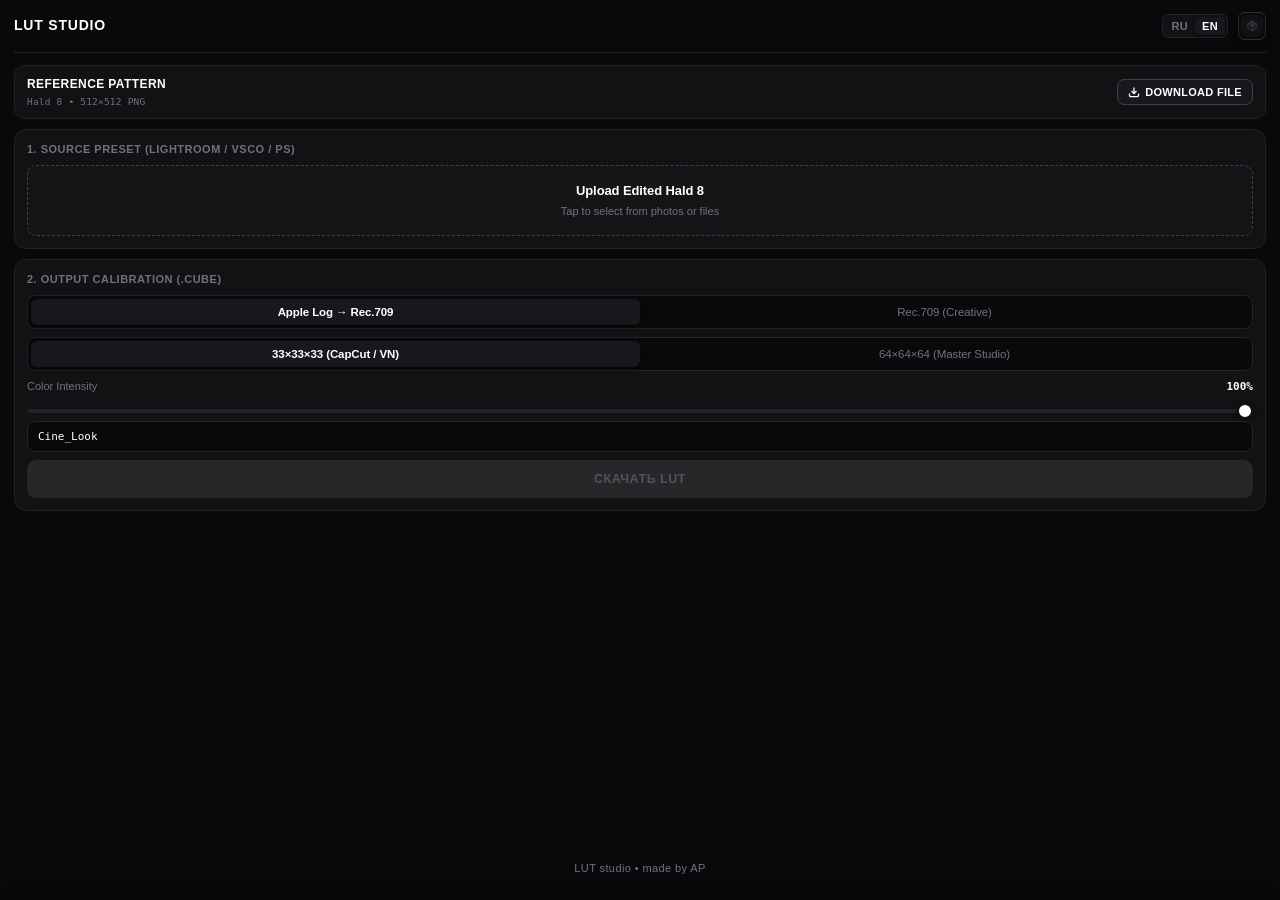
==== app/index.html @ 06d660e5 "Update action button text to 'Скачать LUT' / 'Download LUT'" ====
<!DOCTYPE html>
<html lang="ru">
<head>
  <meta charset="UTF-8">
  <meta name="viewport" content="width=device-width, initial-scale=1.0, maximum-scale=1.0, user-scalable=no, viewport-fit=cover">
  <meta http-equiv="Content-Security-Policy" content="default-src 'self'; script-src 'self' 'unsafe-inline' https://telegram.org; style-src 'self' 'unsafe-inline' https://fonts.googleapis.com; font-src 'self' https://fonts.gstatic.com data:; img-src 'self' data: blob:; connect-src 'self' https://api.telegram.org; object-src 'none'; base-uri 'self';">
  <meta name="referrer" content="no-referrer">
  <title>LUT Studio — 3D LUT Lab</title>

  <!-- Google Fonts: Inter Tight & JetBrains Mono (SIL OFL) -->
  <link rel="preconnect" href="https://fonts.googleapis.com">
  <link rel="preconnect" href="https://fonts.gstatic.com" crossorigin>
  <link href="https://fonts.googleapis.com/css2?family=Inter+Tight:wght@400;500;600;700&family=JetBrains+Mono:wght@400;500;600&display=swap" rel="stylesheet">

  <!-- Telegram WebApp SDK -->
  <script src="https://telegram.org/js/telegram-web-app.js"></script>
  <style>
    :root {
      --bg: #09090b;
      --surface: #121215;
      --surface-elevated: #18181c;
      --border: #222227;
      --border-focus: #3f3f46;
      --text: #f4f4f5;
      --text-muted: #71717a;
      --accent: #f59e0b;
      --accent-glow: rgba(245, 158, 11, 0.12);
      --signal-green: #10b981;
      --sans: "Inter Tight", -apple-system, BlinkMacSystemFont, "SF Pro Display", sans-serif;
      --mono: "JetBrains Mono", ui-monospace, SFMono-Regular, Menlo, monospace;
    }

    * {
      box-sizing: border-box;
      margin: 0;
      padding: 0;
      -webkit-tap-highlight-color: transparent;
    }

    body {
      background-color: var(--bg);
      color: var(--text);
      font-family: var(--sans);
      font-size: 13px;
      line-height: 1.4;
      padding: 12px 14px 24px 14px;
      min-height: 100vh;
      display: flex;
      flex-direction: column;
      -webkit-font-smoothing: antialiased;
    }

    /* TOP BAR: Clean Broadcast Style with App Logo on Right */
    .top-bar {
      display: flex;
      justify-content: space-between;
      align-items: center;
      padding-bottom: 12px;
      border-bottom: 1px solid var(--border);
      margin-bottom: 12px;
    }

    .brand {
      display: flex;
      align-items: center;
      gap: 8px;
    }

    .brand-mark {
      width: 12px;
      height: 12px;
      background: var(--accent);
      border-radius: 2px;
      display: inline-block;
    }

    .brand-name {
      font-family: var(--sans);
      font-weight: 700;
      font-size: 14px;
      letter-spacing: 0.8px;
      text-transform: uppercase;
      color: #ffffff;
    }

    .top-right {
      display: flex;
      align-items: center;
      gap: 10px;
    }

    /* LANGUAGE SWITCHER */
    .lang-switch {
      display: flex;
      background: var(--surface);
      border: 1px solid var(--border);
      border-radius: 6px;
      padding: 2px;
    }

    .lang-btn {
      background: transparent;
      border: none;
      color: var(--text-muted);
      font-family: var(--sans);
      font-size: 11px;
      font-weight: 600;
      letter-spacing: 0.3px;
      padding: 3px 7px;
      border-radius: 4px;
      cursor: pointer;
      transition: all 0.15s ease;
    }

    .lang-btn.active {
      background: var(--surface-elevated);
      color: #ffffff;
      box-shadow: 0 1px 3px rgba(0,0,0,0.5);
    }

    /* APP LOGO IN RIGHT CORNER */
    .app-logo {
      width: 28px;
      height: 28px;
      border-radius: 7px;
      border: 1px solid rgba(255, 255, 255, 0.15);
      object-fit: cover;
      display: block;
      box-shadow: 0 2px 8px rgba(0,0,0,0.4);
    }

    /* DOWNLOAD REFERENCE BAR */
    .ref-bar {
      background: var(--surface);
      border: 1px solid var(--border);
      border-radius: 10px;
      padding: 10px 12px;
      display: flex;
      justify-content: space-between;
      align-items: center;
      margin-bottom: 10px;
    }

    .ref-info {
      display: flex;
      flex-direction: column;
      gap: 2px;
    }

    .ref-title {
      font-family: var(--sans);
      font-size: 12px;
      font-weight: 600;
      color: #ffffff;
      text-transform: uppercase;
      letter-spacing: 0.4px;
    }

    .ref-sub {
      font-family: var(--mono);
      font-size: 9.5px;
      color: var(--text-muted);
      letter-spacing: 0.2px;
    }

    .btn-download-ref {
      background: var(--surface-elevated);
      color: #ffffff;
      border: 1px solid var(--border-focus);
      border-radius: 7px;
      padding: 6px 10px;
      font-family: var(--sans);
      font-size: 11px;
      font-weight: 600;
      letter-spacing: 0.3px;
      text-transform: uppercase;
      cursor: pointer;
      display: flex;
      align-items: center;
      gap: 5px;
      transition: all 0.15s ease;
    }

    .btn-download-ref:active {
      background: var(--accent-glow);
      border-color: var(--accent);
      color: var(--accent);
    }

    /* PANELS */
    .panel {
      background: var(--surface);
      border: 1px solid var(--border);
      border-radius: 12px;
      padding: 12px;
      margin-bottom: 10px;
    }

    .panel-label {
      font-family: var(--sans);
      font-size: 11px;
      font-weight: 600;
      color: var(--text-muted);
      text-transform: uppercase;
      letter-spacing: 0.5px;
      margin-bottom: 8px;
      display: block;
    }

    /* DROP BOX */
    .drop-box {
      border: 1.5px dashed var(--border-focus);
      background: rgba(255, 255, 255, 0.015);
      border-radius: 9px;
      padding: 16px 10px;
      text-align: center;
      cursor: pointer;
      transition: all 0.2s ease;
    }

    .drop-box:hover, .drop-box.active {
      border-color: var(--accent);
      background: var(--accent-glow);
    }

    .drop-box.loaded {
      border: 1px solid rgba(16, 185, 129, 0.4);
      background: rgba(16, 185, 129, 0.06);
    }

    .drop-text {
      font-size: 13px;
      font-weight: 600;
      color: #ffffff;
      margin-bottom: 3px;
      letter-spacing: -0.1px;
    }

    .drop-sub {
      font-size: 11px;
      font-family: var(--sans);
      color: var(--text-muted);
    }

    /* SEGMENTED SWITCHES */
    .segmented {
      display: flex;
      background: var(--bg);
      padding: 3px;
      border-radius: 8px;
      border: 1px solid var(--border);
      margin-bottom: 8px;
    }

    .segment-btn {
      flex: 1;
      background: transparent;
      border: none;
      color: var(--text-muted);
      padding: 7px 4px;
      font-family: var(--sans);
      font-size: 11.5px;
      font-weight: 500;
      letter-spacing: -0.1px;
      border-radius: 6px;
      cursor: pointer;
      transition: all 0.15s ease;
      text-align: center;
    }

    .segment-btn.active {
      background: var(--surface-elevated);
      color: #ffffff;
      font-weight: 600;
      box-shadow: 0 1px 4px rgba(0,0,0,0.4);
    }

    /* SLIDER CONTROL */
    .slider-row {
      display: flex;
      justify-content: space-between;
      font-family: var(--sans);
      font-size: 11px;
      font-weight: 500;
      color: var(--text-muted);
      margin-bottom: 5px;
    }

    .slider-row span.val {
      font-family: var(--mono);
      font-size: 11px;
      color: #ffffff;
      font-weight: 600;
    }

    input[type="range"] {
      width: 100%;
      height: 4px;
      background: var(--border);
      border-radius: 2px;
      outline: none;
      -webkit-appearance: none;
      margin-bottom: 8px;
    }

    input[type="range"]::-webkit-slider-thumb {
      -webkit-appearance: none;
      width: 16px;
      height: 16px;
      border-radius: 50%;
      background: #ffffff;
      border: 2px solid var(--surface);
      box-shadow: 0 1px 4px rgba(0,0,0,0.6);
      cursor: pointer;
    }

    /* TEXT INPUT */
    input[type="text"] {
      width: 100%;
      background: var(--bg);
      border: 1px solid var(--border);
      border-radius: 8px;
      color: #ffffff;
      font-family: var(--mono);
      font-size: 11px;
      padding: 8px 10px;
      outline: none;
      margin-bottom: 8px;
    }

    input[type="text"]:focus {
      border-color: var(--accent);
    }

    /* BAKE BUTTON */
    .btn-solid {
      width: 100%;
      background: #ffffff;
      color: #000000;
      border: none;
      border-radius: 9px;
      padding: 12px;
      font-size: 12.5px;
      font-weight: 700;
      letter-spacing: 0.5px;
      text-transform: uppercase;
      font-family: var(--sans);
      cursor: pointer;
      display: flex;
      align-items: center;
      justify-content: center;
      gap: 6px;
      transition: all 0.15s ease;
    }

    .btn-solid:active {
      opacity: 0.85;
      transform: scale(0.99);
    }

    .btn-solid:disabled {
      background: #27272a;
      color: #52525b;
      cursor: not-allowed;
      transform: none;
    }

    /* COMPACT CINE FOOTNOTE */
    .footnote {
      text-align: center;
      font-family: var(--sans);
      font-size: 11px;
      color: #71717a;
      letter-spacing: 0.4px;
      margin-top: auto;
      padding-top: 10px;
    }

    /* NOTIFICATION TOAST */
    .toast {
      position: fixed;
      bottom: 16px;
      left: 16px;
      right: 16px;
      background: #18181b;
      border: 1px solid var(--border-focus);
      border-radius: 8px;
      padding: 10px 14px;
      color: #ffffff;
      font-family: var(--sans);
      font-size: 12px;
      font-weight: 500;
      display: flex;
      align-items: center;
      gap: 8px;
      box-shadow: 0 10px 30px rgba(0,0,0,0.6);
      transform: translateY(150%);
      transition: transform 0.25s cubic-bezier(0.16, 1, 0.3, 1);
      z-index: 999;
    }

    .toast.show {
      transform: translateY(0);
    }

    .hidden {
      display: none !important;
    }
  </style>
</head>
<body>

  <!-- 1. TOP BROADCAST BAR WITH LOGO ON RIGHT -->
  <header class="top-bar">
    <div class="brand">
      <span class="brand-name">LUT Studio</span>
    </div>
    <div class="top-right">
      <!-- RU / EN SWITCHER -->
      <div class="lang-switch">
        <button class="lang-btn active" id="btnLangRu">RU</button>
        <button class="lang-btn" id="btnLangEn">EN</button>
      </div>
      <!-- OFFICIAL APP LOGO -->
      <img src="icon.png" alt="LUT Studio Logo" class="app-logo">
    </div>
  </header>

  <!-- 2. DOWNLOAD REFERENCE BAR (REPLACES BULKY MATRIX PHOTO) -->
  <section class="ref-bar">
    <div class="ref-info">
      <span class="ref-title" id="tRefTitle">Эталонный паттерн</span>
      <span class="ref-sub" id="tRefSub">Hald 8 • 512×512 PNG</span>
    </div>
    <button class="btn-download-ref" id="btnGetNeutral">
      <svg width="12" height="12" viewBox="0 0 24 24" fill="none" stroke="currentColor" stroke-width="2.5"><path d="M21 15v4a2 2 0 0 1-2 2H5a2 2 0 0 1-2-2v-4"></path><polyline points="7 10 12 15 17 10"></polyline><line x1="12" y1="15" x2="12" y2="3"></line></svg>
      <span id="tBtnDownloadNeutral">Скачать файл</span>
    </button>
  </section>

  <!-- 3. INPUT SELECTION -->
  <section class="panel">
    <span class="panel-label" id="tSection1">1. Исходный пресет (Lightroom / VSCO / PS)</span>
    <input type="file" id="fileInput" accept="image/png,image/jpeg,image/jpg,image/webp,image/tiff" style="display:none;">
    
    <div class="drop-box" id="dropBox">
      <div class="drop-text" id="dropTitle">Загрузить обработанный Hald 8</div>
      <div class="drop-sub" id="dropSub">Нажмите для выбора из фото или файлов</div>
    </div>
  </section>

  <!-- 4. CALIBRATION & EXPORT -->
  <section class="panel">
    <span class="panel-label" id="tSection2">2. Калибровка вывода .CUBE</span>

    <!-- Pipeline Mode -->
    <div class="segmented" id="segPipeline">
      <button class="segment-btn active" data-val="apple_log" id="tPipeLog">Apple Log &rarr; Rec.709</button>
      <button class="segment-btn" data-val="creative_only" id="tPipeCreative">Rec.709 (Creative)</button>
    </div>

    <!-- LUT Resolution -->
    <div class="segmented" id="segSize">
      <button class="segment-btn active" data-val="33" id="tSize33">33×33×33 (CapCut / VN)</button>
      <button class="segment-btn" data-val="64" id="tSize64">64×64×64 (Master Studio)</button>
    </div>

    <!-- Intensity Slider -->
    <div class="slider-row">
      <span id="tLabelIntensity">Интенсивность цвета</span>
      <span class="val" id="valStrength">100%</span>
    </div>
    <input type="range" id="rangeStrength" min="0" max="100" value="100">

    <!-- Output Name -->
    <input type="text" id="txtName" placeholder="Имя файла (напр. Cine_Warm)" value="Cine_Look">

    <!-- Export Trigger -->
    <button class="btn-solid" id="btnBake" disabled>
      <span id="tBtnBake">Скачать LUT</span>
    </button>
  </section>

  <footer class="footnote">
    LUT studio • made by AP
  </footer>

  <!-- TOAST NOTIFICATION -->
  <div class="toast" id="toast">
    <span id="toastIcon">●</span>
    <span id="toastText">Готово</span>
  </div>

  <canvas id="workCanvas" width="512" height="512" class="hidden"></canvas>

  <script>
    // --- I18N DICTIONARY ---
    const i18n = {
      ru: {
        refTitle: "Эталонный паттерн",
        refSub: "Hald 8 • 512×512 PNG",
        btnDownloadNeutral: "Скачать файл",
        section1: "1. Исходный пресет (Lightroom / VSCO / PS)",
        dropTitle: "Загрузить обработанный Hald 8",
        dropSub: "Нажмите для выбора из фото или файлов",
        dropLoadedSub: "64³ спектр считан • Нажмите для замены",
        section2: "2. Калибровка вывода .CUBE",
        pipeCreative: "Rec.709 (Creative)",
        pipeLog: "Apple Log → Rec.709",
        size33: "33×33×33 (CapCut / VN)",
        size64: "64×64×64 (Master Studio)",
        intensity: "Интенсивность цвета",
        namePlaceholder: "Имя файла (напр. Cine_Warm)",
        btnBake: "Скачать LUT",
        btnBaking: "ГЕНЕРАЦИЯ LUT...",
        toastNeutralSaved: "✓ neutral_hald8.png сохранен",
        toastBadImage: "⚠ Требуется изображение (PNG/JPEG)",
        toastTooLarge: "⚠ Файл слишком большой (макс. 25MB)",
        toastMatrixParsed: "✓ Цветовая матрица зафиксирована",
        toastExported: "✓ {title}.cube экспортирован",
        toastError: "⚠ Ошибка генерации"
      },
      en: {
        refTitle: "Reference Pattern",
        refSub: "Hald 8 • 512×512 PNG",
        btnDownloadNeutral: "Download File",
        section1: "1. Source Preset (Lightroom / VSCO / PS)",
        dropTitle: "Upload Edited Hald 8",
        dropSub: "Tap to select from photos or files",
        dropLoadedSub: "64³ spectrum parsed • Tap to replace",
        section2: "2. Output Calibration (.CUBE)",
        pipeCreative: "Rec.709 (Creative)",
        pipeLog: "Apple Log → Rec.709",
        size33: "33×33×33 (CapCut / VN)",
        size64: "64×64×64 (Master Studio)",
        intensity: "Color Intensity",
        namePlaceholder: "File title (e.g. Cine_Warm)",
        btnBake: "Download LUT",
        btnBaking: "GENERATING LUT...",
        toastNeutralSaved: "✓ neutral_hald8.png saved",
        toastBadImage: "⚠ Image file required (PNG/JPEG)",
        toastTooLarge: "⚠ File too large (max 25MB)",
        toastMatrixParsed: "✓ Color matrix locked in",
        toastExported: "✓ {title}.cube exported",
        toastError: "⚠ Generation error"
      }
    };

    let currentLang = 'ru';

    // Telegram WebApp Setup
    const tg = window.Telegram?.WebApp;
    if (tg) {
      tg.ready();
      tg.expand();
      if (tg.setHeaderColor) tg.setHeaderColor('#09090b');
      if (tg.setBackgroundColor) tg.setBackgroundColor('#09090b');

      const userLang = tg.initDataUnsafe?.user?.language_code;
      if (userLang && !userLang.toLowerCase().startsWith('ru')) {
        currentLang = 'en';
      }
    } else {
      if (navigator.language && !navigator.language.toLowerCase().startsWith('ru')) {
        currentLang = 'en';
      }
    }

    const savedLang = localStorage.getItem('log_studio_lang');
    if (savedLang === 'ru' || savedLang === 'en') {
      currentLang = savedLang;
    }

    function haptic(type) {
      if (tg?.HapticFeedback) {
        if (type === 'success') tg.HapticFeedback.notificationOccurred('success');
        else if (type === 'impact') tg.HapticFeedback.impactOccurred('medium');
      }
    }

    function applyLanguage(lang) {
      currentLang = lang;
      localStorage.setItem('log_studio_lang', lang);
      const t = i18n[lang];

      document.getElementById('tRefTitle').textContent = t.refTitle;
      document.getElementById('tRefSub').textContent = t.refSub;
      document.getElementById('tBtnDownloadNeutral').textContent = t.btnDownloadNeutral;

      document.getElementById('tSection1').textContent = t.section1;
      if (!activeLutPixels) {
        document.getElementById('dropTitle').textContent = t.dropTitle;
        document.getElementById('dropSub').textContent = t.dropSub;
      } else {
        document.getElementById('dropSub').textContent = t.dropLoadedSub;
      }

      document.getElementById('tSection2').textContent = t.section2;
      document.getElementById('tPipeCreative').textContent = t.pipeCreative;
      document.getElementById('tPipeLog').textContent = t.pipeLog;
      document.getElementById('tSize33').textContent = t.size33;
      document.getElementById('tSize64').textContent = t.size64;
      document.getElementById('tLabelIntensity').textContent = t.intensity;
      document.getElementById('txtName').placeholder = t.namePlaceholder;
      if (!btnBake.disabled) {
        document.getElementById('tBtnBake').textContent = t.btnBake;
      }

      document.getElementById('btnLangRu').classList.toggle('active', lang === 'ru');
      document.getElementById('btnLangEn').classList.toggle('active', lang === 'en');
    }

    document.getElementById('btnLangRu').addEventListener('click', () => {
      haptic('impact');
      applyLanguage('ru');
    });

    document.getElementById('btnLangEn').addEventListener('click', () => {
      haptic('impact');
      applyLanguage('en');
    });

    // Reference Hald Generator (offscreen)
    const LEVEL = 8;
    const CUBE_SIZE = LEVEL * LEVEL; // 64
    const DIM = LEVEL * CUBE_SIZE;   // 512

    function createNeutralHaldData() {
      const c = document.createElement('canvas');
      c.width = DIM;
      c.height = DIM;
      const ctx = c.getContext('2d');
      const imgData = ctx.createImageData(DIM, DIM);
      const d = imgData.data;

      for (let b = 0; b < CUBE_SIZE; b++) {
        const y_base = b * LEVEL;
        const b_val = Math.round(b * 255.0 / (CUBE_SIZE - 1.0));

        for (let g = 0; g < CUBE_SIZE; g++) {
          const g_val = Math.round(g * 255.0 / (CUBE_SIZE - 1.0));

          for (let r = 0; r < CUBE_SIZE; r++) {
            const r_val = Math.round(r * 255.0 / (CUBE_SIZE - 1.0));

            const i = g * CUBE_SIZE + r;
            const sub_y = Math.floor(i / DIM);
            const sub_x = i % DIM;

            const off = ((y_base + sub_y) * DIM + sub_x) * 4;
            d[off] = r_val;
            d[off + 1] = g_val;
            d[off + 2] = b_val;
            d[off + 3] = 255;
          }
        }
      }
      ctx.putImageData(imgData, 0, 0);
      return c.toDataURL('image/png');
    }

    // Download Reference File
    document.getElementById('btnGetNeutral').addEventListener('click', () => {
      haptic('impact');
      const a = document.createElement('a');
      a.download = 'neutral_hald8.png';
      a.href = createNeutralHaldData();
      a.click();
      showToast(i18n[currentLang].toastNeutralSaved);
    });

    // File Drop & Load
    const dropBox = document.getElementById('dropBox');
    const fileInput = document.getElementById('fileInput');
    const dropTitle = document.getElementById('dropTitle');
    const dropSub = document.getElementById('dropSub');
    const btnBake = document.getElementById('btnBake');
    const txtName = document.getElementById('txtName');
    const workCanvas = document.getElementById('workCanvas');
    const workCtx = workCanvas.getContext('2d', { willReadFrequently: true });

    let activeLutPixels = null;

    dropBox.addEventListener('click', () => fileInput.click());

    ['dragenter', 'dragover'].forEach(eName => {
      dropBox.addEventListener(eName, (e) => {
        e.preventDefault();
        dropBox.classList.add('active');
      });
    });

    ['dragleave', 'drop'].forEach(eName => {
      dropBox.addEventListener(eName, (e) => {
        e.preventDefault();
        dropBox.classList.remove('active');
      });
    });

    dropBox.addEventListener('drop', (e) => {
      if (e.dataTransfer.files.length) handleFile(e.dataTransfer.files[0]);
    });

    fileInput.addEventListener('change', (e) => {
      if (e.target.files.length) handleFile(e.target.files[0]);
    });

    function handleFile(file) {
      if (!file.type.startsWith('image/')) {
        showToast(i18n[currentLang].toastBadImage);
        return;
      }
      if (file.size > 25 * 1024 * 1024) {
        showToast(i18n[currentLang].toastTooLarge);
        return;
      }

      const reader = new FileReader();
      reader.onload = (e) => {
        const img = new Image();
        img.onload = () => {
          workCtx.drawImage(img, 0, 0, DIM, DIM);
          const imgData = workCtx.getImageData(0, 0, DIM, DIM);
          activeLutPixels = imgData.data;

          dropTitle.textContent = file.name;
          dropSub.textContent = i18n[currentLang].dropLoadedSub;
          dropBox.classList.add('loaded');

          const cleanStem = file.name.replace(/\.[^/.]+$/, "").replace("neutral_hald8", "Grade").replace("hald_", "");
          txtName.value = cleanStem || "Grade_Look";

          btnBake.disabled = false;
          haptic('success');
          showToast(i18n[currentLang].toastMatrixParsed);
        };
        img.src = e.target.result;
      };
      reader.readAsDataURL(file);
    }

    // Segmented Switches
    let selectedPipeline = 'apple_log';
    let selectedSize = 33;

    function setupSegmented(containerId, onChange) {
      const container = document.getElementById(containerId);
      const btns = container.querySelectorAll('.segment-btn');
      btns.forEach(b => {
        b.addEventListener('click', () => {
          btns.forEach(x => x.classList.remove('active'));
          b.classList.add('active');
          haptic('impact');
          onChange(b.getAttribute('data-val'));
        });
      });
    }

    setupSegmented('segPipeline', (v) => { selectedPipeline = v; });
    setupSegmented('segSize', (v) => { selectedSize = parseInt(v, 10); });

    // Slider
    const rangeStrength = document.getElementById('rangeStrength');
    const valStrength = document.getElementById('valStrength');
    rangeStrength.addEventListener('input', (e) => {
      valStrength.textContent = `${e.target.value}%`;
    });

    // Apple Log Mathematics
    const R_0 = -0.05641088;
    const R_t = 0.01000000;
    const SIGMA = 47.28711236;
    const BETA = 0.00964052;
    const GAMMA = 0.08550479;
    const DELTA = 0.69336945;
    const P_T = SIGMA * Math.pow(R_t - R_0, 2);

    const M_CALIB = [
      [ 1.36327005, -0.3232026, -0.04006745 ],
      [ -0.06850277, 1.07309495, -0.00459217 ],
      [ -0.00998294, -0.0553184, 1.06530133 ]
    ];

    const P_NODES = [0.0, 0.15, 0.22, 0.28, 0.35, 0.42, 0.48827, 0.55, 0.62, 0.70, 0.78, 0.86, 0.93, 1.0];
    const Y_NODES = [0.010, 0.015, 0.032, 0.070, 0.145, 0.255, 0.395, 0.510, 0.630, 0.735, 0.825, 0.895, 0.945, 0.985];

    function interpSpline(val) {
      if (val <= P_NODES[0]) return Y_NODES[0];
      if (val >= P_NODES[P_NODES.length - 1]) return Y_NODES[Y_NODES.length - 1];
      for (let i = 0; i < P_NODES.length - 1; i++) {
        if (val >= P_NODES[i] && val <= P_NODES[i + 1]) {
          const t = (val - P_NODES[i]) / (P_NODES[i + 1] - P_NODES[i]);
          return Y_NODES[i] + t * (Y_NODES[i + 1] - Y_NODES[i]);
        }
      }
      return val;
    }

    function appleLogNorm(r_in, g_in, b_in) {
      function decode(p) {
        if (p >= P_T) return Math.pow(2.0, (p - DELTA) / GAMMA) - BETA;
        if (p >= 0.0) return Math.sqrt(Math.max(0.0, p / SIGMA)) + R_0;
        return R_0;
      }
      const lr = decode(r_in), lg = decode(g_in), lb = decode(b_in);
      const r709 = M_CALIB[0][0]*lr + M_CALIB[0][1]*lg + M_CALIB[0][2]*lb;
      const g709 = M_CALIB[1][0]*lr + M_CALIB[1][1]*lg + M_CALIB[1][2]*lb;
      const b709 = M_CALIB[2][0]*lr + M_CALIB[2][1]*lg + M_CALIB[2][2]*lb;

      const y_lin = 0.2126 * lr + 0.7152 * lg + 0.0722 * lb;
      const y_disp = 0.2126 * interpSpline(r_in) + 0.7152 * interpSpline(g_in) + 0.0722 * interpSpline(b_in);
      const scale = y_disp / Math.max(1e-5, y_lin);

      return [
        Math.min(1.0, Math.max(0.0, r709 * scale)),
        Math.min(1.0, Math.max(0.0, g709 * scale)),
        Math.min(1.0, Math.max(0.0, b709 * scale))
      ];
    }

    // Trilinear Interpolation
    function sampleHald(r_norm, g_norm, b_norm, haldData) {
      const cr = Math.min(63.0, Math.max(0.0, r_norm * 63.0));
      const cg = Math.min(63.0, Math.max(0.0, g_norm * 63.0));
      const cb = Math.min(63.0, Math.max(0.0, b_norm * 63.0));

      const r0 = Math.floor(cr), r1 = Math.min(63, r0 + 1);
      const g0 = Math.floor(cg), g1 = Math.min(63, g0 + 1);
      const b0 = Math.floor(cb), b1 = Math.min(63, b0 + 1);

      const dr = cr - r0, dg = cg - g0, db = cb - b0;

      function px(r, g, b) {
        const i = g * 64 + r;
        const off = ((b * 8 + Math.floor(i / 512)) * 512 + (i % 512)) * 4;
        return [haldData[off]/255.0, haldData[off+1]/255.0, haldData[off+2]/255.0];
      }

      const c000 = px(r0, g0, b0), c100 = px(r1, g0, b0);
      const c010 = px(r0, g1, b0), c110 = px(r1, g1, b0);
      const c001 = px(r0, g0, b1), c101 = px(r1, g0, b1);
      const c011 = px(r0, g1, b1), c111 = px(r1, g1, b1);

      const out = [0, 0, 0];
      for (let ch = 0; ch < 3; ch++) {
        const c00 = c000[ch]*(1-dr) + c100[ch]*dr;
        const c10 = c010[ch]*(1-dr) + c110[ch]*dr;
        const c01 = c001[ch]*(1-dr) + c101[ch]*dr;
        const c11 = c011[ch]*(1-dr) + c111[ch]*dr;

        const c0 = c00*(1-dg) + c10*dg;
        const c1 = c01*(1-dg) + c11*dg;

        out[ch] = Math.min(1.0, Math.max(0.0, c0*(1-db) + c1*db));
      }
      return out;
    }

    // Export .CUBE
    btnBake.addEventListener('click', () => {
      if (!activeLutPixels) return;

      btnBake.disabled = true;
      document.getElementById('tBtnBake').textContent = i18n[currentLang].btnBaking;
      haptic('impact');

      setTimeout(() => {
        try {
          const N = selectedSize;
          const strength = parseFloat(rangeStrength.value) / 100.0;
          const rawTitle = txtName.value.trim() || 'LOG_LUT';
          const title = rawTitle.replace(/[\r\n"<>\\/]/g, '_').slice(0, 64);

          let cube = `# Created by LUT Studio 3D LUT Lab\n`;
          cube += `# Architecture: Adobe Cube v1.0\n`;
          cube += `TITLE "${title}"\n`;
          cube += `LUT_3D_SIZE ${N}\n`;
          cube += `DOMAIN_MIN 0.0 0.0 0.0\n`;
          cube += `DOMAIN_MAX 1.0 1.0 1.0\n\n`;

          const rows = [];
          for (let b = 0; b < N; b++) {
            const b_in = b / (N - 1.0);
            for (let g = 0; g < N; g++) {
              const g_in = g / (N - 1.0);
              for (let r = 0; r < N; r++) {
                const r_in = r / (N - 1.0);

                let lr = r_in, lg = g_in, lb = b_in;
                if (selectedPipeline === 'apple_log') {
                  const norm = appleLogNorm(r_in, g_in, b_in);
                  lr = norm[0]; lg = norm[1]; lb = norm[2];
                }

                const s = sampleHald(lr, lg, lb, activeLutPixels);
                let or = s[0], og = s[1], ob = s[2];

                if (strength < 1.0) {
                  const br = (selectedPipeline === 'apple_log') ? lr : r_in;
                  const bg = (selectedPipeline === 'apple_log') ? lg : g_in;
                  const bb = (selectedPipeline === 'apple_log') ? lb : b_in;
                  or = (1.0 - strength) * br + strength * or;
                  og = (1.0 - strength) * bg + strength * og;
                  ob = (1.0 - strength) * bb + strength * ob;
                }

                rows.push(`${or.toFixed(6)} ${og.toFixed(6)} ${ob.toFixed(6)}`);
              }
            }
          }

          cube += rows.join('\n') + '\n';

          const blob = new Blob([cube], { type: 'text/plain;charset=utf-8' });
          const url = URL.createObjectURL(blob);
          const a = document.createElement('a');
          a.href = url;
          a.download = `${title}.cube`;
          document.body.appendChild(a);
          a.click();
          document.body.removeChild(a);
          setTimeout(() => URL.revokeObjectURL(url), 2000);

          haptic('success');
          showToast(i18n[currentLang].toastExported.replace('{title}', title));
        } catch (err) {
          console.error(err);
          showToast(i18n[currentLang].toastError);
        } finally {
          btnBake.disabled = false;
          document.getElementById('tBtnBake').textContent = i18n[currentLang].btnBake;
        }
      }, 40);
    });

    function showToast(msg) {
      const t = document.getElementById('toast');
      document.getElementById('toastText').textContent = msg;
      t.classList.add('show');
      setTimeout(() => t.classList.remove('show'), 3000);
    }

    // Initialize Language
    applyLanguage(currentLang);
  </script>
</body>
</html>
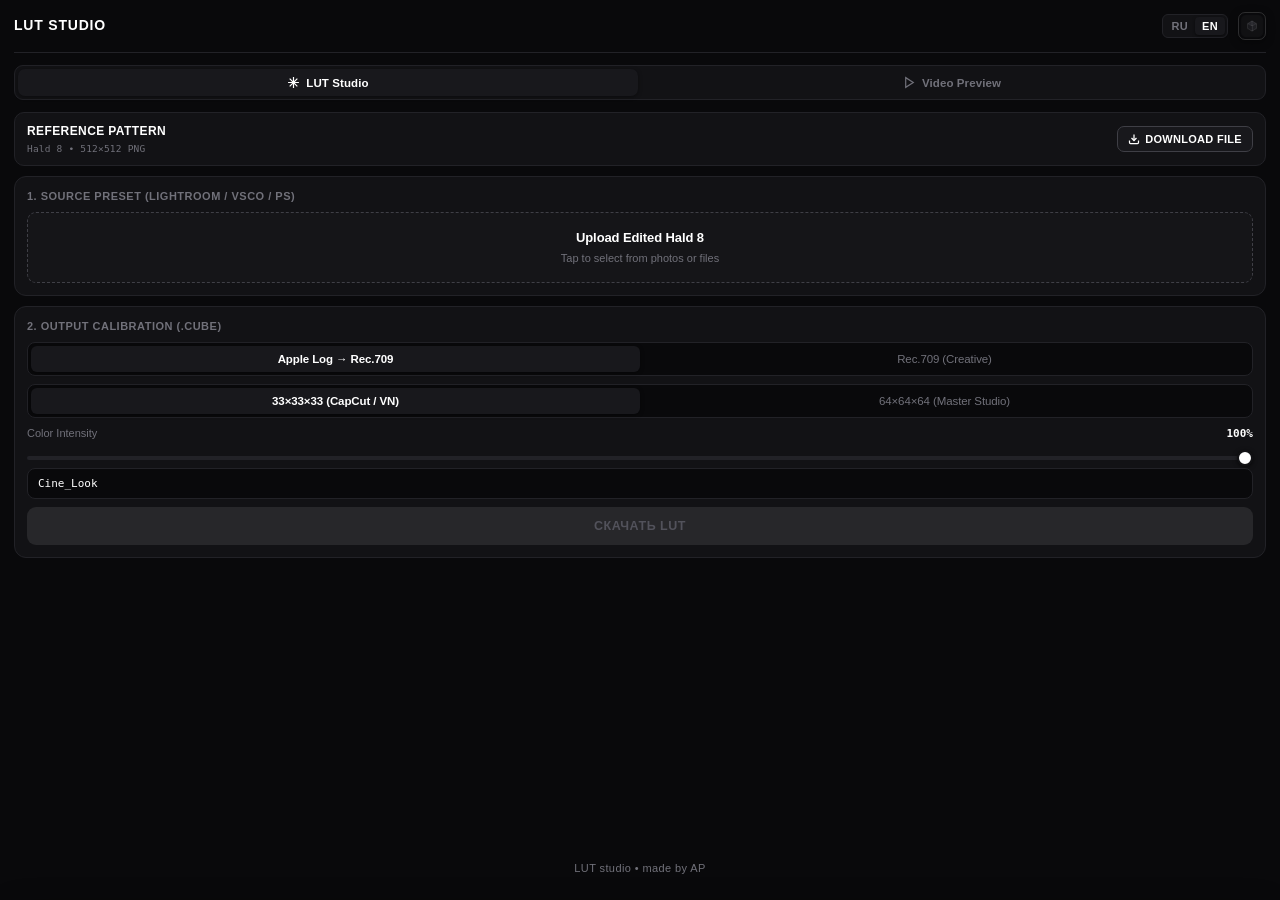
==== commit 3847b0e6: "Add separate Video Preview tab with real-time before/after splitter and local zero-upload playback" ====
--- a/app/index.html
+++ b/app/index.html
@@ -365,6 +365,235 @@
       transform: none;
     }
 
+    /* TOP NAVIGATION TABS */
+    .nav-tabs {
+      display: flex;
+      background: var(--surface);
+      border: 1px solid var(--border);
+      border-radius: 9px;
+      padding: 3px;
+      margin-bottom: 12px;
+      gap: 4px;
+    }
+
+    .nav-tab {
+      flex: 1;
+      display: flex;
+      align-items: center;
+      justify-content: center;
+      gap: 6px;
+      background: transparent;
+      border: none;
+      color: var(--text-muted);
+      font-family: var(--sans);
+      font-size: 11.5px;
+      font-weight: 600;
+      letter-spacing: 0.1px;
+      padding: 7px 10px;
+      border-radius: 7px;
+      cursor: pointer;
+      transition: all 0.15s ease;
+    }
+
+    .nav-tab.active {
+      background: var(--surface-elevated);
+      color: #ffffff;
+      box-shadow: 0 1px 4px rgba(0,0,0,0.4);
+    }
+
+    /* TAB PANES */
+    .tab-pane {
+      display: flex;
+      flex-direction: column;
+      flex: 1;
+    }
+
+    /* PREVIEW TOOLBAR */
+    .preview-toolbar {
+      display: flex;
+      justify-content: space-between;
+      align-items: center;
+      margin-bottom: 10px;
+      gap: 8px;
+    }
+
+    .source-pills {
+      display: flex;
+      background: var(--surface);
+      border: 1px solid var(--border);
+      border-radius: 7px;
+      padding: 2px;
+      gap: 3px;
+    }
+
+    .source-pill {
+      display: flex;
+      align-items: center;
+      gap: 5px;
+      background: transparent;
+      border: none;
+      color: var(--text-muted);
+      font-family: var(--sans);
+      font-size: 10.5px;
+      font-weight: 600;
+      padding: 5px 9px;
+      border-radius: 5px;
+      cursor: pointer;
+      transition: all 0.15s ease;
+    }
+
+    .source-pill.active {
+      background: var(--surface-elevated);
+      color: #ffffff;
+      box-shadow: 0 1px 3px rgba(0,0,0,0.4);
+    }
+
+    .icon-btn {
+      background: var(--surface);
+      border: 1px solid var(--border);
+      color: var(--text-muted);
+      border-radius: 7px;
+      padding: 5px 9px;
+      cursor: pointer;
+      display: flex;
+      align-items: center;
+      justify-content: center;
+      transition: all 0.15s ease;
+    }
+
+    .icon-btn:active {
+      color: #ffffff;
+      border-color: var(--border-focus);
+    }
+
+    /* VIEWPORT CARD */
+    .viewport-card {
+      position: relative;
+      width: 100%;
+      height: 350px;
+      background: #000000;
+      border: 1px solid var(--border);
+      border-radius: 12px;
+      overflow: hidden;
+      touch-action: none;
+      user-select: none;
+      -webkit-user-select: none;
+      box-shadow: 0 4px 20px rgba(0,0,0,0.5);
+    }
+
+    #viewCanvas {
+      width: 100%;
+      height: 100%;
+      object-fit: cover;
+      display: block;
+    }
+
+    /* BADGES */
+    .view-badge {
+      position: absolute;
+      top: 10px;
+      background: rgba(0, 0, 0, 0.65);
+      backdrop-filter: blur(8px);
+      -webkit-backdrop-filter: blur(8px);
+      border: 1px solid rgba(255, 255, 255, 0.12);
+      border-radius: 5px;
+      padding: 3px 7px;
+      font-family: var(--sans);
+      font-size: 9px;
+      font-weight: 600;
+      color: #f4f4f5;
+      letter-spacing: 0.5px;
+      pointer-events: none;
+      z-index: 5;
+    }
+
+    .badge-left {
+      left: 10px;
+    }
+
+    .badge-right {
+      right: 10px;
+    }
+
+    /* SPLIT DIVIDER & THUMB */
+    .split-divider {
+      position: absolute;
+      top: 0;
+      bottom: 0;
+      left: 50%;
+      width: 2px;
+      background: #ffffff;
+      box-shadow: 0 0 8px rgba(0,0,0,0.8);
+      cursor: ew-resize;
+      z-index: 10;
+      transform: translateX(-50%);
+    }
+
+    .split-thumb {
+      position: absolute;
+      top: 50%;
+      left: 50%;
+      transform: translate(-50%, -50%);
+      width: 32px;
+      height: 32px;
+      background: #ffffff;
+      border-radius: 50%;
+      box-shadow: 0 2px 10px rgba(0,0,0,0.6);
+      display: flex;
+      align-items: center;
+      justify-content: center;
+      color: #000000;
+      font-size: 11px;
+      font-weight: 700;
+      user-select: none;
+    }
+
+    /* PLAY BUTTON OVERLAY */
+    .play-toggle-btn {
+      position: absolute;
+      bottom: 12px;
+      left: 12px;
+      width: 34px;
+      height: 34px;
+      border-radius: 50%;
+      background: rgba(0, 0, 0, 0.65);
+      backdrop-filter: blur(8px);
+      -webkit-backdrop-filter: blur(8px);
+      border: 1px solid rgba(255, 255, 255, 0.15);
+      color: #ffffff;
+      display: flex;
+      align-items: center;
+      justify-content: center;
+      cursor: pointer;
+      z-index: 5;
+      transition: all 0.15s ease;
+    }
+
+    .play-toggle-btn:active {
+      transform: scale(0.92);
+      background: rgba(255, 255, 255, 0.2);
+    }
+
+    /* PREVIEW STATUS */
+    .preview-status {
+      display: flex;
+      align-items: center;
+      gap: 6px;
+      background: var(--surface);
+      border: 1px solid var(--border);
+      border-radius: 8px;
+      padding: 8px 10px;
+      margin-top: 10px;
+      font-family: var(--sans);
+      font-size: 11px;
+      color: var(--text-muted);
+    }
+
+    .status-dot {
+      color: var(--signal-green);
+      font-size: 8px;
+    }
+
     /* COMPACT CINE FOOTNOTE */
     .footnote {
       text-align: center;
@@ -426,6 +655,20 @@
     </div>
   </header>
 
+  <!-- NAVIGATION TABS -->
+  <nav class="nav-tabs">
+    <button class="nav-tab active" id="btnTabGenerator">
+      <svg width="13" height="13" viewBox="0 0 24 24" fill="none" stroke="currentColor" stroke-width="2.2"><path d="M12 2v20M2 12h20M4.93 4.93l14.14 14.14M19.07 4.93L4.93 19.07"/></svg>
+      <span id="tTabGenerator">Студия LUT</span>
+    </button>
+    <button class="nav-tab" id="btnTabPreview">
+      <svg width="13" height="13" viewBox="0 0 24 24" fill="none" stroke="currentColor" stroke-width="2.2"><polygon points="5 3 19 12 5 21 5 3"/></svg>
+      <span id="tTabPreview">Превью видео</span>
+    </button>
+  </nav>
+
+  <!-- TAB 1: LUT GENERATOR -->
+  <div class="tab-pane active" id="paneGenerator">
   <!-- 2. DOWNLOAD REFERENCE BAR (REPLACES BULKY MATRIX PHOTO) -->
   <section class="ref-bar">
     <div class="ref-info">
@@ -480,6 +723,60 @@
       <span id="tBtnBake">Скачать LUT</span>
     </button>
   </section>
+  </div><!-- /paneGenerator -->
+
+  <!-- TAB 2: VIDEO PREVIEW (SPLITTER) -->
+  <div class="tab-pane" id="panePreview" style="display: none;">
+    <!-- Preview Toolbar -->
+    <div class="preview-toolbar">
+      <div class="source-pills">
+        <button class="source-pill active" id="btnSourceDemo">
+          <svg width="12" height="12" viewBox="0 0 24 24" fill="none" stroke="currentColor" stroke-width="2"><rect x="2" y="2" width="20" height="20" rx="2.18" ry="2.18"/><line x1="7" y1="2" x2="7" y2="22"/><line x1="17" y1="2" x2="17" y2="22"/><line x1="2" y1="12" x2="22" y2="12"/><line x1="2" y1="7" x2="7" y2="7"/><line x1="2" y1="17" x2="7" y2="17"/><line x1="17" y1="17" x2="22" y2="17"/><line x1="17" y1="7" x2="22" y2="7"/></svg>
+          <span id="tSourceDemo">Демо Apple Log</span>
+        </button>
+        <button class="source-pill" id="btnSourceCustom">
+          <svg width="12" height="12" viewBox="0 0 24 24" fill="none" stroke="currentColor" stroke-width="2"><path d="M21 15v4a2 2 0 0 1-2 2H5a2 2 0 0 1-2-2v-4"/><polyline points="17 8 12 3 7 8"/><line x1="12" y1="3" x2="12" y2="15"/></svg>
+          <span id="tSourceCustom">Свое видео</span>
+        </button>
+        <input type="file" id="videoInput" accept="video/mp4,video/quicktime,video/mov,video/webm" style="display:none;">
+      </div>
+      <button class="icon-btn" id="btnResetSplit" title="Сбросить на 50%">
+        <span style="font-family: var(--mono); font-size: 10px; font-weight: 600;">50%</span>
+      </button>
+    </div>
+
+    <!-- Interactive Video Viewport with Splitter -->
+    <div class="viewport-card" id="viewportCard">
+      <video id="playerVideo" playsinline muted loop crossorigin="anonymous" style="display: none;"></video>
+      <canvas id="viewCanvas" width="360" height="450"></canvas>
+
+      <!-- Corner Badges -->
+      <div class="view-badge badge-left" id="tBadgeBefore">ДО: APPLE LOG</div>
+      <div class="view-badge badge-right" id="tBadgeAfter">ПОСЛЕ: ПРЕСЕТ</div>
+
+      <!-- Draggable Split Divider -->
+      <div class="split-divider" id="splitDivider">
+        <div class="split-thumb">◀ ▶</div>
+      </div>
+
+      <!-- Play / Pause Overlay -->
+      <button class="play-toggle-btn" id="btnPlayToggle">
+        <svg id="iconPlay" width="14" height="14" viewBox="0 0 24 24" fill="currentColor" style="display:none;"><polygon points="5 3 19 12 5 21 5 3"/></svg>
+        <svg id="iconPause" width="14" height="14" viewBox="0 0 24 24" fill="currentColor"><rect x="6" y="4" width="4" height="16"/><rect x="14" y="4" width="4" height="16"/></svg>
+      </button>
+    </div>
+
+    <!-- Preset Status Banner -->
+    <div class="preview-status" id="previewStatus">
+      <span class="status-dot">●</span>
+      <span id="tPreviewStatusText">Базовый кино-профиль • Загрузите свой Hald в первой вкладке</span>
+    </div>
+
+    <!-- Direct Download in Preview Tab -->
+    <button class="btn-solid" id="btnBakeFromPreview" style="margin-top: 10px;">
+      <span id="tBtnBakePreview">Скачать LUT</span>
+    </button>
+  </div><!-- /panePreview -->
 
   <footer class="footnote">
     LUT studio • made by AP
@@ -513,6 +810,15 @@
         namePlaceholder: "Имя файла (напр. Cine_Warm)",
         btnBake: "Скачать LUT",
         btnBaking: "ГЕНЕРАЦИЯ LUT...",
+        tabGenerator: "Студия LUT",
+        tabPreview: "Превью видео",
+        sourceDemo: "Демо Apple Log",
+        sourceCustom: "Свое видео",
+        badgeBefore: "ДО: APPLE LOG",
+        badgeAfter: "ПОСЛЕ: ПРЕСЕТ",
+        previewNoPreset: "Базовый кино-профиль • Загрузите свой Hald во вкладке «Студия LUT»",
+        previewPresetLoaded: "Применен пресет: {name}",
+        previewCustomVideoLoaded: "Видео: {name}",
         toastNeutralSaved: "✓ neutral_hald8.png сохранен",
         toastBadImage: "⚠ Требуется изображение (PNG/JPEG)",
         toastTooLarge: "⚠ Файл слишком большой (макс. 25MB)",
@@ -537,6 +843,15 @@
         namePlaceholder: "File title (e.g. Cine_Warm)",
         btnBake: "Download LUT",
         btnBaking: "GENERATING LUT...",
+        tabGenerator: "LUT Studio",
+        tabPreview: "Video Preview",
+        sourceDemo: "Demo Apple Log",
+        sourceCustom: "Your Video",
+        badgeBefore: "BEFORE: APPLE LOG",
+        badgeAfter: "AFTER: PRESET",
+        previewNoPreset: "Base Cinema Look • Upload your Hald in «LUT Studio» tab",
+        previewPresetLoaded: "Applied preset: {name}",
+        previewCustomVideoLoaded: "Video: {name}",
         toastNeutralSaved: "✓ neutral_hald8.png saved",
         toastBadImage: "⚠ Image file required (PNG/JPEG)",
         toastTooLarge: "⚠ File too large (max 25MB)",
@@ -604,7 +919,16 @@
       document.getElementById('txtName').placeholder = t.namePlaceholder;
       if (!btnBake.disabled) {
         document.getElementById('tBtnBake').textContent = t.btnBake;
-      }
+        document.getElementById('tBtnBakePreview').textContent = t.btnBake;
+      }
+
+      document.getElementById('tTabGenerator').textContent = t.tabGenerator;
+      document.getElementById('tTabPreview').textContent = t.tabPreview;
+      document.getElementById('tSourceDemo').textContent = t.sourceDemo;
+      document.getElementById('tSourceCustom').textContent = t.sourceCustom;
+      document.getElementById('tBadgeBefore').textContent = t.badgeBefore;
+      document.getElementById('tBadgeAfter').textContent = t.badgeAfter;
+      if (typeof updatePreviewStatusText === 'function') updatePreviewStatusText();
 
       document.getElementById('btnLangRu').classList.toggle('active', lang === 'ru');
       document.getElementById('btnLangEn').classList.toggle('active', lang === 'en');
@@ -731,6 +1055,10 @@
           txtName.value = cleanStem || "Grade_Look";
 
           btnBake.disabled = false;
+          if (btnBakeFromPreview) btnBakeFromPreview.disabled = false;
+          buildFastLut();
+          updatePreviewStatusText();
+
           haptic('success');
           showToast(i18n[currentLang].toastMatrixParsed);
         };
@@ -756,7 +1084,10 @@
       });
     }
 
-    setupSegmented('segPipeline', (v) => { selectedPipeline = v; });
+    setupSegmented('segPipeline', (v) => { 
+      selectedPipeline = v; 
+      buildFastLut();
+    });
     setupSegmented('segSize', (v) => { selectedSize = parseInt(v, 10); });
 
     // Slider
@@ -764,6 +1095,7 @@
     const valStrength = document.getElementById('valStrength');
     rangeStrength.addEventListener('input', (e) => {
       valStrength.textContent = `${e.target.value}%`;
+      buildFastLut();
     });
 
     // Apple Log Mathematics
@@ -933,6 +1265,257 @@
       }, 40);
     });
 
+    // --- TAB SWITCHING ---
+    const btnTabGenerator = document.getElementById('btnTabGenerator');
+    const btnTabPreview = document.getElementById('btnTabPreview');
+    const paneGenerator = document.getElementById('paneGenerator');
+    const panePreview = document.getElementById('panePreview');
+
+    btnTabGenerator.addEventListener('click', () => {
+      haptic('impact');
+      btnTabGenerator.classList.add('active');
+      btnTabPreview.classList.remove('active');
+      paneGenerator.style.display = 'flex';
+      panePreview.style.display = 'none';
+      stopPreviewLoop();
+    });
+
+    btnTabPreview.addEventListener('click', () => {
+      haptic('impact');
+      btnTabPreview.classList.add('active');
+      btnTabGenerator.classList.remove('active');
+      paneGenerator.style.display = 'none';
+      panePreview.style.display = 'flex';
+      buildFastLut();
+      updatePreviewStatusText();
+      startPreviewLoop();
+    });
+
+    // --- PREVIEW PLAYER & FAST LUT ENGINE ---
+    const viewCanvas = document.getElementById('viewCanvas');
+    const viewCtx = viewCanvas.getContext('2d');
+    const viewportCard = document.getElementById('viewportCard');
+    const splitDivider = document.getElementById('splitDivider');
+    const playerVideo = document.getElementById('playerVideo');
+    const btnPlayToggle = document.getElementById('btnPlayToggle');
+    const iconPlay = document.getElementById('iconPlay');
+    const iconPause = document.getElementById('iconPause');
+    const btnSourceDemo = document.getElementById('btnSourceDemo');
+    const btnSourceCustom = document.getElementById('btnSourceCustom');
+    const videoInput = document.getElementById('videoInput');
+    const btnResetSplit = document.getElementById('btnResetSplit');
+    const btnBakeFromPreview = document.getElementById('btnBakeFromPreview');
+    const tPreviewStatusText = document.getElementById('tPreviewStatusText');
+
+    let currentSourceMode = 'demo';
+    let isPlaying = true;
+    let splitPos = 0.50;
+    let previewAnimFrame = null;
+    let customVideoName = '';
+
+    const demoImg = new Image();
+    demoImg.src = 'sample_log.png';
+
+    const offCanvas = document.createElement('canvas');
+    offCanvas.width = 360;
+    offCanvas.height = 450;
+    const offCtx = offCanvas.getContext('2d', { willReadFrequently: true });
+
+    let fastLut = null;
+
+    function buildFastLut() {
+      const N = 33;
+      fastLut = new Uint8ClampedArray(N * N * N * 3);
+      const strength = parseFloat(rangeStrength.value) / 100.0;
+
+      for (let b = 0; b < N; b++) {
+        const b_in = b / (N - 1.0);
+        for (let g = 0; g < N; g++) {
+          const g_in = g / (N - 1.0);
+          for (let r = 0; r < N; r++) {
+            const r_in = r / (N - 1.0);
+
+            let lr = r_in, lg = g_in, lb = b_in;
+            if (selectedPipeline === 'apple_log') {
+              const norm = appleLogNorm(r_in, g_in, b_in);
+              lr = norm[0]; lg = norm[1]; lb = norm[2];
+            }
+
+            let or = lr, og = lg, ob = lb;
+            if (activeLutPixels) {
+              const s = sampleHald(lr, lg, lb, activeLutPixels);
+              or = s[0]; og = s[1]; ob = s[2];
+              if (strength < 1.0) {
+                const br = (selectedPipeline === 'apple_log') ? lr : r_in;
+                const bg = (selectedPipeline === 'apple_log') ? lg : g_in;
+                const bb = (selectedPipeline === 'apple_log') ? lb : b_in;
+                or = (1.0 - strength) * br + strength * or;
+                og = (1.0 - strength) * bg + strength * og;
+                ob = (1.0 - strength) * bb + strength * ob;
+              }
+            }
+
+            const idx = (b * N * N + g * N + r) * 3;
+            fastLut[idx] = Math.min(255, Math.max(0, Math.round(or * 255)));
+            fastLut[idx + 1] = Math.min(255, Math.max(0, Math.round(og * 255)));
+            fastLut[idx + 2] = Math.min(255, Math.max(0, Math.round(ob * 255)));
+          }
+        }
+      }
+    }
+
+    function updatePreviewStatusText() {
+      if (!tPreviewStatusText) return;
+      const t = i18n[currentLang];
+      if (currentSourceMode === 'custom' && customVideoName) {
+        tPreviewStatusText.textContent = t.previewCustomVideoLoaded.replace('{name}', customVideoName);
+      } else if (activeLutPixels) {
+        tPreviewStatusText.textContent = t.previewPresetLoaded.replace('{name}', txtName.value || 'Custom');
+      } else {
+        tPreviewStatusText.textContent = t.previewNoPreset;
+      }
+      btnBakeFromPreview.disabled = !activeLutPixels;
+    }
+
+    // Splitter Dragging Interaction
+    let isDragging = false;
+    function setSplit(clientX) {
+      const rect = viewportCard.getBoundingClientRect();
+      const ratio = Math.max(0.02, Math.min(0.98, (clientX - rect.left) / rect.width));
+      splitPos = ratio;
+      splitDivider.style.left = (splitPos * 100) + '%';
+    }
+
+    viewportCard.addEventListener('pointerdown', (e) => {
+      isDragging = true;
+      viewportCard.setPointerCapture(e.pointerId);
+      setSplit(e.clientX);
+    });
+    viewportCard.addEventListener('pointermove', (e) => {
+      if (!isDragging) return;
+      setSplit(e.clientX);
+    });
+    const stopSplit = () => { isDragging = false; };
+    viewportCard.addEventListener('pointerup', stopSplit);
+    viewportCard.addEventListener('pointercancel', stopSplit);
+
+    btnResetSplit.addEventListener('click', () => {
+      haptic('impact');
+      splitPos = 0.50;
+      splitDivider.style.left = '50%';
+    });
+
+    // Source Buttons
+    btnSourceDemo.addEventListener('click', () => {
+      haptic('impact');
+      currentSourceMode = 'demo';
+      btnSourceDemo.classList.add('active');
+      btnSourceCustom.classList.remove('active');
+      playerVideo.pause();
+      updatePreviewStatusText();
+    });
+
+    btnSourceCustom.addEventListener('click', () => {
+      haptic('impact');
+      videoInput.click();
+    });
+
+    videoInput.addEventListener('change', (e) => {
+      if (e.target.files.length) {
+        const file = e.target.files[0];
+        customVideoName = file.name;
+        playerVideo.src = URL.createObjectURL(file);
+        playerVideo.play().catch(() => {});
+        currentSourceMode = 'custom';
+        btnSourceCustom.classList.add('active');
+        btnSourceDemo.classList.remove('active');
+        isPlaying = true;
+        iconPlay.style.display = 'none';
+        iconPause.style.display = 'block';
+        updatePreviewStatusText();
+        showToast(i18n[currentLang].previewCustomVideoLoaded.replace('{name}', file.name));
+      }
+    });
+
+    // Play / Pause Toggle
+    btnPlayToggle.addEventListener('click', (e) => {
+      e.stopPropagation();
+      haptic('impact');
+      isPlaying = !isPlaying;
+      if (currentSourceMode === 'custom') {
+        if (isPlaying) playerVideo.play().catch(() => {});
+        else playerVideo.pause();
+      }
+      iconPlay.style.display = isPlaying ? 'none' : 'block';
+      iconPause.style.display = isPlaying ? 'block' : 'none';
+    });
+
+    // Direct Bake in Preview Tab
+    btnBakeFromPreview.addEventListener('click', () => {
+      btnBake.click();
+    });
+
+    // Animation Loop
+    function renderFrame() {
+      if (panePreview.style.display !== 'none') {
+        const W = viewCanvas.width;
+        const H = viewCanvas.height;
+
+        // 1. Draw source to offscreen
+        if (currentSourceMode === 'custom' && playerVideo.readyState >= 2) {
+          offCtx.drawImage(playerVideo, 0, 0, W, H);
+        } else if (demoImg.complete) {
+          const time = isPlaying ? (performance.now() * 0.001) : 0;
+          const zoom = 1.0 + 0.015 * Math.sin(time * 0.9);
+          const panX = 4 * Math.cos(time * 0.7);
+          const panY = 3 * Math.sin(time * 0.8);
+
+          offCtx.save();
+          offCtx.translate(W / 2 + panX, H / 2 + panY);
+          offCtx.scale(zoom, zoom);
+          offCtx.drawImage(demoImg, -W / 2, -H / 2, W, H);
+          offCtx.restore();
+        }
+
+        // 2. Render Left (Raw) and Right (Graded) on viewCanvas
+        const splitX = Math.round(W * splitPos);
+        viewCtx.drawImage(offCanvas, 0, 0, W, H);
+
+        const rightW = W - splitX;
+        if (rightW > 0 && fastLut) {
+          const imgData = offCtx.getImageData(splitX, 0, rightW, H);
+          const d = imgData.data;
+
+          for (let i = 0; i < d.length; i += 4) {
+            const r = (d[i] * 32) >> 8;
+            const g = (d[i + 1] * 32) >> 8;
+            const b = (d[i + 2] * 32) >> 8;
+            const idx = (b * 1089 + g * 33 + r) * 3;
+            d[i] = fastLut[idx];
+            d[i + 1] = fastLut[idx + 1];
+            d[i + 2] = fastLut[idx + 2];
+          }
+
+          viewCtx.putImageData(imgData, splitX, 0);
+        }
+      }
+
+      previewAnimFrame = requestAnimationFrame(renderFrame);
+    }
+
+    function startPreviewLoop() {
+      if (!previewAnimFrame) {
+        previewAnimFrame = requestAnimationFrame(renderFrame);
+      }
+    }
+
+    function stopPreviewLoop() {
+      if (previewAnimFrame) {
+        cancelAnimationFrame(previewAnimFrame);
+        previewAnimFrame = null;
+      }
+    }
+
     function showToast(msg) {
       const t = document.getElementById('toast');
       document.getElementById('toastText').textContent = msg;
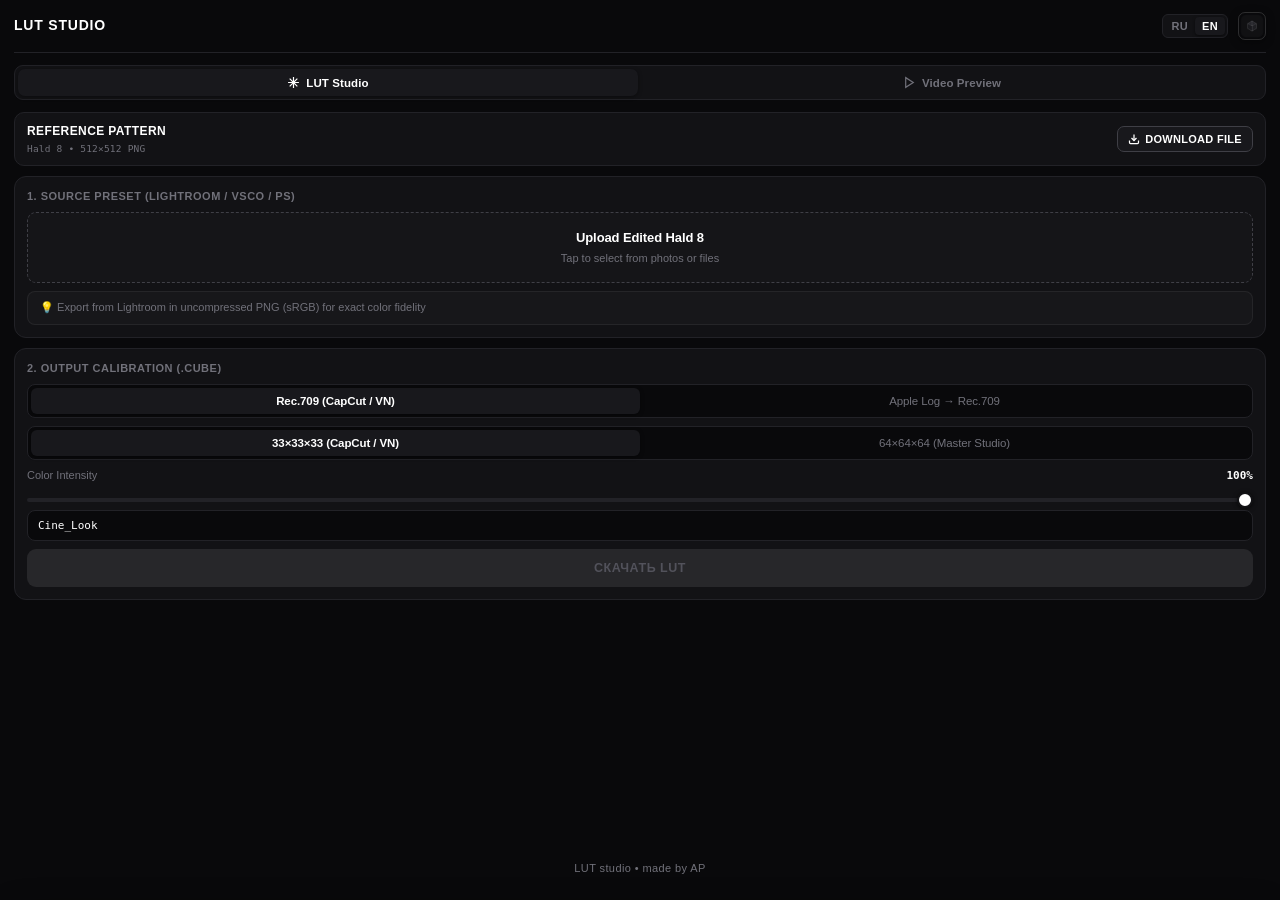
==== commit f50e7e1b: "feat(lut): add center-patch sampling, default to Rec.709 creative LUT for CapCut/VN, and add Lightro" ====
--- a/app/index.html
+++ b/app/index.html
@@ -3,7 +3,7 @@
 <head>
   <meta charset="UTF-8">
   <meta name="viewport" content="width=device-width, initial-scale=1.0, maximum-scale=1.0, user-scalable=no, viewport-fit=cover">
-  <meta http-equiv="Content-Security-Policy" content="default-src 'self'; script-src 'self' 'unsafe-inline' https://telegram.org; style-src 'self' 'unsafe-inline' https://fonts.googleapis.com; font-src 'self' https://fonts.gstatic.com data:; img-src 'self' data: blob:; connect-src 'self' https://api.telegram.org; object-src 'none'; base-uri 'self';">
+  <meta http-equiv="Content-Security-Policy" content="default-src 'self'; script-src 'self' 'unsafe-inline' https://telegram.org; style-src 'self' 'unsafe-inline' https://fonts.googleapis.com; font-src 'self' https://fonts.gstatic.com data:; img-src 'self' data: blob:; media-src 'self' blob: data:; connect-src 'self' https://api.telegram.org; object-src 'none'; base-uri 'self';">
   <meta name="referrer" content="no-referrer">
   <title>LUT Studio — 3D LUT Lab</title>
 
@@ -242,6 +242,20 @@
       color: var(--text-muted);
     }
 
+    .upload-tip {
+      font-size: 11px;
+      line-height: 1.45;
+      color: var(--text-muted);
+      margin-top: 8px;
+      padding: 8px 12px;
+      background: rgba(255, 255, 255, 0.025);
+      border-radius: 8px;
+      border: 1px solid rgba(255, 255, 255, 0.06);
+      display: flex;
+      align-items: center;
+      gap: 6px;
+    }
+
     /* SEGMENTED SWITCHES */
     .segmented {
       display: flex;
@@ -429,17 +443,18 @@
     .source-pill {
       display: flex;
       align-items: center;
-      gap: 5px;
+      gap: 4px;
       background: transparent;
       border: none;
       color: var(--text-muted);
       font-family: var(--sans);
-      font-size: 10.5px;
+      font-size: 10px;
       font-weight: 600;
-      padding: 5px 9px;
+      padding: 5px 8px;
       border-radius: 5px;
       cursor: pointer;
       transition: all 0.15s ease;
+      white-space: nowrap;
     }
 
     .source-pill.active {
@@ -470,7 +485,8 @@
     .viewport-card {
       position: relative;
       width: 100%;
-      height: 350px;
+      aspect-ratio: 4 / 5;
+      max-height: 460px;
       background: #000000;
       border: 1px solid var(--border);
       border-radius: 12px;
@@ -486,6 +502,17 @@
       height: 100%;
       object-fit: cover;
       display: block;
+    }
+
+    .offscreen-video {
+      position: absolute;
+      width: 1px;
+      height: 1px;
+      opacity: 0.001;
+      pointer-events: none;
+      z-index: -100;
+      top: 0;
+      left: 0;
     }
 
     /* BADGES */
@@ -690,6 +717,9 @@
       <div class="drop-text" id="dropTitle">Загрузить обработанный Hald 8</div>
       <div class="drop-sub" id="dropSub">Нажмите для выбора из фото или файлов</div>
     </div>
+    <div class="upload-tip" id="tUploadTip">
+      💡 Экспортируйте из Lightroom в PNG без сжатия (sRGB), чтобы точно передать все оттенки
+    </div>
   </section>
 
   <!-- 4. CALIBRATION & EXPORT -->
@@ -698,8 +728,8 @@
 
     <!-- Pipeline Mode -->
     <div class="segmented" id="segPipeline">
-      <button class="segment-btn active" data-val="apple_log" id="tPipeLog">Apple Log &rarr; Rec.709</button>
-      <button class="segment-btn" data-val="creative_only" id="tPipeCreative">Rec.709 (Creative)</button>
+      <button class="segment-btn active" data-val="creative_only" id="tPipeCreative">Rec.709 (CapCut / VN)</button>
+      <button class="segment-btn" data-val="apple_log" id="tPipeLog">Apple Log &rarr; Rec.709</button>
     </div>
 
     <!-- LUT Resolution -->
@@ -730,15 +760,19 @@
     <!-- Preview Toolbar -->
     <div class="preview-toolbar">
       <div class="source-pills">
-        <button class="source-pill active" id="btnSourceDemo">
-          <svg width="12" height="12" viewBox="0 0 24 24" fill="none" stroke="currentColor" stroke-width="2"><rect x="2" y="2" width="20" height="20" rx="2.18" ry="2.18"/><line x1="7" y1="2" x2="7" y2="22"/><line x1="17" y1="2" x2="17" y2="22"/><line x1="2" y1="12" x2="22" y2="12"/><line x1="2" y1="7" x2="7" y2="7"/><line x1="2" y1="17" x2="7" y2="17"/><line x1="17" y1="17" x2="22" y2="17"/><line x1="17" y1="7" x2="22" y2="7"/></svg>
-          <span id="tSourceDemo">Демо Apple Log</span>
+        <button class="source-pill active" id="btnSourcePortrait">
+          <svg width="12" height="12" viewBox="0 0 24 24" fill="none" stroke="currentColor" stroke-width="2"><path d="M20 21v-2a4 4 0 0 0-4-4H8a4 4 0 0 0-4 4v2"/><circle cx="12" cy="7" r="4"/></svg>
+          <span id="tSourcePortrait">Портрет</span>
+        </button>
+        <button class="source-pill" id="btnSourceNature">
+          <svg width="12" height="12" viewBox="0 0 24 24" fill="none" stroke="currentColor" stroke-width="2"><polygon points="12 2 2 22 22 22"/></svg>
+          <span id="tSourceNature">Природа</span>
         </button>
         <button class="source-pill" id="btnSourceCustom">
           <svg width="12" height="12" viewBox="0 0 24 24" fill="none" stroke="currentColor" stroke-width="2"><path d="M21 15v4a2 2 0 0 1-2 2H5a2 2 0 0 1-2-2v-4"/><polyline points="17 8 12 3 7 8"/><line x1="12" y1="3" x2="12" y2="15"/></svg>
-          <span id="tSourceCustom">Свое видео</span>
+          <span id="tSourceCustom">Своё видео</span>
         </button>
-        <input type="file" id="videoInput" accept="video/mp4,video/quicktime,video/mov,video/webm" style="display:none;">
+        <input type="file" id="videoInput" accept="video/*,image/*" style="display:none;">
       </div>
       <button class="icon-btn" id="btnResetSplit" title="Сбросить на 50%">
         <span style="font-family: var(--mono); font-size: 10px; font-weight: 600;">50%</span>
@@ -747,8 +781,8 @@
 
     <!-- Interactive Video Viewport with Splitter -->
     <div class="viewport-card" id="viewportCard">
-      <video id="playerVideo" playsinline muted loop crossorigin="anonymous" style="display: none;"></video>
-      <canvas id="viewCanvas" width="360" height="450"></canvas>
+      <video id="playerVideo" class="offscreen-video" playsinline webkit-playsinline muted autoplay loop></video>
+      <canvas id="viewCanvas" width="720" height="900"></canvas>
 
       <!-- Corner Badges -->
       <div class="view-badge badge-left" id="tBadgeBefore">ДО: APPLE LOG</div>
@@ -802,8 +836,9 @@
         dropSub: "Нажмите для выбора из фото или файлов",
         dropLoadedSub: "64³ спектр считан • Нажмите для замены",
         section2: "2. Калибровка вывода .CUBE",
-        pipeCreative: "Rec.709 (Creative)",
+        pipeCreative: "Rec.709 (CapCut / VN)",
         pipeLog: "Apple Log → Rec.709",
+        uploadTip: "💡 Экспортируйте из Lightroom в PNG без сжатия (sRGB), чтобы точно передать все оттенки",
         size33: "33×33×33 (CapCut / VN)",
         size64: "64×64×64 (Master Studio)",
         intensity: "Интенсивность цвета",
@@ -812,12 +847,14 @@
         btnBaking: "ГЕНЕРАЦИЯ LUT...",
         tabGenerator: "Студия LUT",
         tabPreview: "Превью видео",
-        sourceDemo: "Демо Apple Log",
-        sourceCustom: "Свое видео",
+        sourcePortrait: "Портрет",
+        sourceNature: "Природа",
+        sourceCustom: "Своё видео",
         badgeBefore: "ДО: APPLE LOG",
         badgeAfter: "ПОСЛЕ: ПРЕСЕТ",
-        previewNoPreset: "Базовый кино-профиль • Загрузите свой Hald во вкладке «Студия LUT»",
-        previewPresetLoaded: "Применен пресет: {name}",
+        badgeAfterBase: "ПОСЛЕ: REC.709",
+        previewNoPreset: "Apple Log ➔ Rec.709 • Загрузите свой Hald в первой вкладке",
+        previewPresetLoaded: "Пресет: {name}",
         previewCustomVideoLoaded: "Видео: {name}",
         toastNeutralSaved: "✓ neutral_hald8.png сохранен",
         toastBadImage: "⚠ Требуется изображение (PNG/JPEG)",
@@ -835,8 +872,9 @@
         dropSub: "Tap to select from photos or files",
         dropLoadedSub: "64³ spectrum parsed • Tap to replace",
         section2: "2. Output Calibration (.CUBE)",
-        pipeCreative: "Rec.709 (Creative)",
+        pipeCreative: "Rec.709 (CapCut / VN)",
         pipeLog: "Apple Log → Rec.709",
+        uploadTip: "💡 Export from Lightroom in uncompressed PNG (sRGB) for exact color fidelity",
         size33: "33×33×33 (CapCut / VN)",
         size64: "64×64×64 (Master Studio)",
         intensity: "Color Intensity",
@@ -845,11 +883,13 @@
         btnBaking: "GENERATING LUT...",
         tabGenerator: "LUT Studio",
         tabPreview: "Video Preview",
-        sourceDemo: "Demo Apple Log",
-        sourceCustom: "Your Video",
+        sourcePortrait: "Portrait",
+        sourceNature: "Nature",
+        sourceCustom: "Custom Video",
         badgeBefore: "BEFORE: APPLE LOG",
         badgeAfter: "AFTER: PRESET",
-        previewNoPreset: "Base Cinema Look • Upload your Hald in «LUT Studio» tab",
+        badgeAfterBase: "AFTER: REC.709",
+        previewNoPreset: "Apple Log ➔ Rec.709 • Upload your Hald in the first tab",
         previewPresetLoaded: "Applied preset: {name}",
         previewCustomVideoLoaded: "Video: {name}",
         toastNeutralSaved: "✓ neutral_hald8.png saved",
@@ -913,6 +953,8 @@
       document.getElementById('tSection2').textContent = t.section2;
       document.getElementById('tPipeCreative').textContent = t.pipeCreative;
       document.getElementById('tPipeLog').textContent = t.pipeLog;
+      const elTip = document.getElementById('tUploadTip');
+      if (elTip) elTip.textContent = t.uploadTip;
       document.getElementById('tSize33').textContent = t.size33;
       document.getElementById('tSize64').textContent = t.size64;
       document.getElementById('tLabelIntensity').textContent = t.intensity;
@@ -924,10 +966,14 @@
 
       document.getElementById('tTabGenerator').textContent = t.tabGenerator;
       document.getElementById('tTabPreview').textContent = t.tabPreview;
-      document.getElementById('tSourceDemo').textContent = t.sourceDemo;
-      document.getElementById('tSourceCustom').textContent = t.sourceCustom;
-      document.getElementById('tBadgeBefore').textContent = t.badgeBefore;
-      document.getElementById('tBadgeAfter').textContent = t.badgeAfter;
+      const elSP = document.getElementById('tSourcePortrait');
+      if (elSP) elSP.textContent = t.sourcePortrait;
+      const elSN = document.getElementById('tSourceNature');
+      if (elSN) elSN.textContent = t.sourceNature;
+      const elSC = document.getElementById('tSourceCustom');
+      if (elSC) elSC.textContent = t.sourceCustom;
+      const elBB = document.getElementById('tBadgeBefore');
+      if (elBB) elBB.textContent = t.badgeBefore;
       if (typeof updatePreviewStatusText === 'function') updatePreviewStatusText();
 
       document.getElementById('btnLangRu').classList.toggle('active', lang === 'ru');
@@ -1043,9 +1089,35 @@
       reader.onload = (e) => {
         const img = new Image();
         img.onload = () => {
-          workCtx.drawImage(img, 0, 0, DIM, DIM);
-          const imgData = workCtx.getImageData(0, 0, DIM, DIM);
-          activeLutPixels = imgData.data;
+          // Robust Center-Patch Sampling:
+          // Immunizes against arbitrary scaling from mobile Lightroom (e.g. 1024x1024, 2048x2048)
+          // without border color bleeding (0.0 error rate).
+          const srcW = img.naturalWidth || img.width;
+          const srcH = img.naturalHeight || img.height;
+          const tempCanvas = document.createElement('canvas');
+          tempCanvas.width = srcW;
+          tempCanvas.height = srcH;
+          const tempCtx = tempCanvas.getContext('2d', { willReadFrequently: true });
+          tempCtx.imageSmoothingEnabled = false;
+          tempCtx.drawImage(img, 0, 0);
+          const srcData = tempCtx.getImageData(0, 0, srcW, srcH).data;
+
+          const parsedHald = new Uint8ClampedArray(DIM * DIM * 4);
+          let dstPtr = 0;
+          for (let y = 0; y < DIM; y++) {
+            const sy = Math.min(srcH - 1, Math.floor((y + 0.5) / DIM * srcH));
+            const rowOffset = sy * srcW * 4;
+            for (let x = 0; x < DIM; x++) {
+              const sx = Math.min(srcW - 1, Math.floor((x + 0.5) / DIM * srcW));
+              const srcPtr = rowOffset + sx * 4;
+              parsedHald[dstPtr]     = srcData[srcPtr];
+              parsedHald[dstPtr + 1] = srcData[srcPtr + 1];
+              parsedHald[dstPtr + 2] = srcData[srcPtr + 2];
+              parsedHald[dstPtr + 3] = 255;
+              dstPtr += 4;
+            }
+          }
+          activeLutPixels = parsedHald;
 
           dropTitle.textContent = file.name;
           dropSub.textContent = i18n[currentLang].dropLoadedSub;
@@ -1068,7 +1140,7 @@
     }
 
     // Segmented Switches
-    let selectedPipeline = 'apple_log';
+    let selectedPipeline = 'creative_only';
     let selectedSize = 33;
 
     function setupSegmented(containerId, onChange) {
@@ -1098,55 +1170,50 @@
       buildFastLut();
     });
 
-    // Apple Log Mathematics
-    const R_0 = -0.05641088;
-    const R_t = 0.01000000;
-    const SIGMA = 47.28711236;
-    const BETA = 0.00964052;
-    const GAMMA = 0.08550479;
-    const DELTA = 0.69336945;
-    const P_T = SIGMA * Math.pow(R_t - R_0, 2);
-
+    // Apple Log Mathematics (Calibrated to DaVinci Resolve CST & core/apple_log.py)
     const M_CALIB = [
       [ 1.36327005, -0.3232026, -0.04006745 ],
       [ -0.06850277, 1.07309495, -0.00459217 ],
       [ -0.00998294, -0.0553184, 1.06530133 ]
     ];
 
-    const P_NODES = [0.0, 0.15, 0.22, 0.28, 0.35, 0.42, 0.48827, 0.55, 0.62, 0.70, 0.78, 0.86, 0.93, 1.0];
-    const Y_NODES = [0.010, 0.015, 0.032, 0.070, 0.145, 0.255, 0.395, 0.510, 0.630, 0.735, 0.825, 0.895, 0.945, 0.985];
-
-    function interpSpline(val) {
-      if (val <= P_NODES[0]) return Y_NODES[0];
-      if (val >= P_NODES[P_NODES.length - 1]) return Y_NODES[Y_NODES.length - 1];
-      for (let i = 0; i < P_NODES.length - 1; i++) {
-        if (val >= P_NODES[i] && val <= P_NODES[i + 1]) {
-          const t = (val - P_NODES[i]) / (P_NODES[i + 1] - P_NODES[i]);
-          return Y_NODES[i] + t * (Y_NODES[i + 1] - Y_NODES[i]);
-        }
-      }
-      return val;
+    const CURVE_LUT = new Float32Array([0.01, 0.01, 0.010001, 0.010002, 0.010004, 0.010006, 0.010008, 0.010011, 0.010014, 0.010018, 0.010022, 0.010027, 0.010032, 0.010038, 0.010044, 0.010051, 0.010057, 0.010065, 0.010073, 0.010081, 0.01009, 0.010099, 0.010108, 0.010118, 0.010129, 0.01014, 0.010151, 0.010163, 0.010175, 0.010188, 0.010201, 0.010214, 0.010228, 0.010243, 0.010258, 0.010273, 0.010289, 0.010305, 0.010321, 0.010338, 0.010356, 0.010374, 0.010392, 0.010411, 0.01043, 0.010449, 0.010469, 0.01049, 0.010511, 0.010532, 0.010554, 0.010576, 0.010598, 0.010621, 0.010645, 0.010668, 0.010693, 0.010717, 0.010742, 0.010768, 0.010794, 0.01082, 0.010847, 0.010874, 0.010902, 0.01093, 0.010958, 0.010987, 0.011016, 0.011046, 0.011076, 0.011107, 0.011138, 0.011169, 0.011201, 0.011233, 0.011266, 0.011299, 0.011332, 0.011366, 0.0114, 0.011435, 0.01147, 0.011505, 0.011541, 0.011577, 0.011614, 0.011651, 0.011689, 0.011727, 0.011765, 0.011804, 0.011843, 0.011882, 0.011922, 0.011963, 0.012003, 0.012044, 0.012086, 0.012128, 0.01217, 0.012213, 0.012256, 0.0123, 0.012344, 0.012388, 0.012433, 0.012478, 0.012523, 0.012569, 0.012615, 0.012662, 0.012709, 0.012757, 0.012805, 0.012853, 0.012901, 0.01295, 0.013, 0.01305, 0.0131, 0.013151, 0.013201, 0.013253, 0.013305, 0.013357, 0.013409, 0.013462, 0.013516, 0.013569, 0.013623, 0.013678, 0.013733, 0.013788, 0.013843, 0.013899, 0.013956, 0.014012, 0.01407, 0.014127, 0.014185, 0.014243, 0.014302, 0.014361, 0.01442, 0.01448, 0.01454, 0.014601, 0.014662, 0.014723, 0.014784, 0.014847, 0.014909, 0.014972, 0.015036, 0.015106, 0.015182, 0.015265, 0.015355, 0.015451, 0.015553, 0.015661, 0.015775, 0.015896, 0.016022, 0.016154, 0.016292, 0.016436, 0.016585, 0.01674, 0.016901, 0.017067, 0.017238, 0.017414, 0.017596, 0.017783, 0.017975, 0.018171, 0.018373, 0.01858, 0.018791, 0.019007, 0.019227, 0.019452, 0.019682, 0.019915, 0.020154, 0.020396, 0.020642, 0.020893, 0.021147, 0.021406, 0.021668, 0.021934, 0.022204, 0.022477, 0.022754, 0.023034, 0.023318, 0.023605, 0.023895, 0.024188, 0.024485, 0.024784, 0.025087, 0.025392, 0.0257, 0.02601, 0.026324, 0.02664, 0.026958, 0.027279, 0.027602, 0.027927, 0.028255, 0.028584, 0.028916, 0.02925, 0.029585, 0.029922, 0.030261, 0.030602, 0.030944, 0.031288, 0.031633, 0.031979, 0.032332, 0.032697, 0.033075, 0.033464, 0.033866, 0.03428, 0.034705, 0.035141, 0.035589, 0.036048, 0.036517, 0.036997, 0.037488, 0.037989, 0.0385, 0.039021, 0.039551, 0.040092, 0.040641, 0.0412, 0.041767, 0.042344, 0.042929, 0.043522, 0.044123, 0.044733, 0.04535, 0.045975, 0.046608, 0.047248, 0.047894, 0.048548, 0.049209, 0.049875, 0.050549, 0.051228, 0.051913, 0.052605, 0.053301, 0.054003, 0.054711, 0.055423, 0.05614, 0.056862, 0.057588, 0.058319, 0.059053, 0.059792, 0.060534, 0.06128, 0.062029, 0.062781, 0.063536, 0.064294, 0.065054, 0.065817, 0.066582, 0.067349, 0.068118, 0.068888, 0.06966, 0.070434, 0.071218, 0.072011, 0.072814, 0.073626, 0.074447, 0.075278, 0.076118, 0.076967, 0.077825, 0.078692, 0.079568, 0.080452, 0.081346, 0.082248, 0.083158, 0.084077, 0.085004, 0.085939, 0.086883, 0.087834, 0.088793, 0.089761, 0.090736, 0.091718, 0.092709, 0.093707, 0.094712, 0.095725, 0.096744, 0.097771, 0.098805, 0.099846, 0.100894, 0.101949, 0.10301, 0.104079, 0.105153, 0.106234, 0.107321, 0.108415, 0.109515, 0.110621, 0.111733, 0.11285, 0.113974, 0.115103, 0.116238, 0.117379, 0.118525, 0.119676, 0.120833, 0.121995, 0.123162, 0.124334, 0.12551, 0.126692, 0.127879, 0.12907, 0.130265, 0.131466, 0.13267, 0.133879, 0.135092, 0.136309, 0.13753, 0.138756, 0.139985, 0.141218, 0.142454, 0.143694, 0.144938, 0.146188, 0.147449, 0.14872, 0.150001, 0.151292, 0.152593, 0.153905, 0.155226, 0.156557, 0.157897, 0.159247, 0.160607, 0.161975, 0.163353, 0.16474, 0.166137, 0.167542, 0.168955, 0.170378, 0.171809, 0.173249, 0.174697, 0.176153, 0.177618, 0.179091, 0.180571, 0.18206, 0.183556, 0.18506, 0.186572, 0.188091, 0.189618, 0.191152, 0.192693, 0.194241, 0.195797, 0.197359, 0.198928, 0.200503, 0.202086, 0.203674, 0.205269, 0.206871, 0.208478, 0.210092, 0.211712, 0.213337, 0.214968, 0.216605, 0.218248, 0.219896, 0.22155, 0.223208, 0.224872, 0.226541, 0.228215, 0.229894, 0.231577, 0.233266, 0.234958, 0.236656, 0.238357, 0.240063, 0.241773, 0.243488, 0.245206, 0.246928, 0.248653, 0.250383, 0.252116, 0.253852, 0.255593, 0.257348, 0.259121, 0.26091, 0.262716, 0.264538, 0.266375, 0.268228, 0.270095, 0.271976, 0.273871, 0.27578, 0.277701, 0.279635, 0.281581, 0.283538, 0.285507, 0.287486, 0.289475, 0.291475, 0.293483, 0.2955, 0.297526, 0.29956, 0.301601, 0.303649, 0.305705, 0.307766, 0.309833, 0.311905, 0.313982, 0.316064, 0.318149, 0.320239, 0.322331, 0.324426, 0.326523, 0.328622, 0.330722, 0.332823, 0.334924, 0.337025, 0.339126, 0.341226, 0.343325, 0.345422, 0.347516, 0.349608, 0.351697, 0.353782, 0.355863, 0.35794, 0.360011, 0.362077, 0.364138, 0.366192, 0.36824, 0.37028, 0.372313, 0.374338, 0.376354, 0.378361, 0.380359, 0.382347, 0.384325, 0.386292, 0.388248, 0.390192, 0.392125, 0.394045, 0.395953, 0.397856, 0.399757, 0.401655, 0.40355, 0.405441, 0.40733, 0.409216, 0.411098, 0.412978, 0.414855, 0.416729, 0.4186, 0.420468, 0.422334, 0.424196, 0.426056, 0.427913, 0.429767, 0.431619, 0.433467, 0.435313, 0.437156, 0.438997, 0.440835, 0.44267, 0.444502, 0.446332, 0.44816, 0.449984, 0.451807, 0.453626, 0.455443, 0.457258, 0.45907, 0.46088, 0.462687, 0.464491, 0.466294, 0.468093, 0.469891, 0.471686, 0.473479, 0.475269, 0.477057, 0.478843, 0.480626, 0.482407, 0.484186, 0.485963, 0.487737, 0.48951, 0.49128, 0.493048, 0.494813, 0.496577, 0.498338, 0.500098, 0.501855, 0.50361, 0.505364, 0.507115, 0.508864, 0.510612, 0.51236, 0.514111, 0.515863, 0.517617, 0.519372, 0.521128, 0.522886, 0.524644, 0.526403, 0.528162, 0.529922, 0.531682, 0.533442, 0.535201, 0.536961, 0.53872, 0.540478, 0.542235, 0.543991, 0.545746, 0.5475, 0.549252, 0.551003, 0.552751, 0.554497, 0.556242, 0.557983, 0.559723, 0.561459, 0.563193, 0.564923, 0.56665, 0.568374, 0.570094, 0.57181, 0.573522, 0.57523, 0.576934, 0.578634, 0.580328, 0.582018, 0.583703, 0.585383, 0.587057, 0.588726, 0.59039, 0.592047, 0.593698, 0.595344, 0.596982, 0.598615, 0.60024, 0.601859, 0.60347, 0.605075, 0.606672, 0.608261, 0.609843, 0.611416, 0.612982, 0.614539, 0.616088, 0.617629, 0.61916, 0.620683, 0.622196, 0.6237, 0.625195, 0.62668, 0.628155, 0.629621, 0.631077, 0.632527, 0.633971, 0.635409, 0.636841, 0.638268, 0.639689, 0.641104, 0.642513, 0.643917, 0.645316, 0.646709, 0.648096, 0.649479, 0.650856, 0.652228, 0.653596, 0.654958, 0.656315, 0.657667, 0.659015, 0.660358, 0.661696, 0.66303, 0.664359, 0.665684, 0.667004, 0.66832, 0.669632, 0.67094, 0.672243, 0.673543, 0.674838, 0.67613, 0.677418, 0.678702, 0.679982, 0.681259, 0.682532, 0.683802, 0.685068, 0.686331, 0.687591, 0.688847, 0.690101, 0.691351, 0.692598, 0.693842, 0.695084, 0.696322, 0.697558, 0.698791, 0.700022, 0.70125, 0.702476, 0.703699, 0.70492, 0.706138, 0.707355, 0.708569, 0.709781, 0.710991, 0.712199, 0.713406, 0.71461, 0.715813, 0.717015, 0.718214, 0.719412, 0.720609, 0.721805, 0.722999, 0.724191, 0.725383, 0.726573, 0.727763, 0.728951, 0.730139, 0.731326, 0.732512, 0.733697, 0.734882, 0.736066, 0.737249, 0.738431, 0.739612, 0.740793, 0.741972, 0.743151, 0.744328, 0.745504, 0.746679, 0.747853, 0.749025, 0.750196, 0.751366, 0.752534, 0.753701, 0.754866, 0.756029, 0.757192, 0.758352, 0.759511, 0.760667, 0.761822, 0.762976, 0.764127, 0.765276, 0.766424, 0.767569, 0.768712, 0.769853, 0.770992, 0.772129, 0.773263, 0.774395, 0.775524, 0.776652, 0.777776, 0.778898, 0.780018, 0.781135, 0.782249, 0.783361, 0.78447, 0.785576, 0.786679, 0.787779, 0.788877, 0.789971, 0.791062, 0.792151, 0.793236, 0.794318, 0.795396, 0.796472, 0.797544, 0.798612, 0.799678, 0.800739, 0.801798, 0.802852, 0.803903, 0.804951, 0.805994, 0.807034, 0.808071, 0.809103, 0.810131, 0.811156, 0.812176, 0.813193, 0.814205, 0.815213, 0.816217, 0.817217, 0.818213, 0.819204, 0.820191, 0.821173, 0.822151, 0.823125, 0.824093, 0.825058, 0.826018, 0.826976, 0.82793, 0.828882, 0.82983, 0.830775, 0.831718, 0.832657, 0.833594, 0.834528, 0.835458, 0.836386, 0.837311, 0.838234, 0.839153, 0.840069, 0.840983, 0.841894, 0.842802, 0.843708, 0.84461, 0.84551, 0.846407, 0.847302, 0.848194, 0.849083, 0.84997, 0.850854, 0.851735, 0.852614, 0.85349, 0.854364, 0.855235, 0.856104, 0.85697, 0.857834, 0.858695, 0.859554, 0.86041, 0.861264, 0.862115, 0.862964, 0.863811, 0.864656, 0.865498, 0.866337, 0.867175, 0.86801, 0.868843, 0.869674, 0.870502, 0.871328, 0.872152, 0.872974, 0.873794, 0.874611, 0.875427, 0.87624, 0.877051, 0.877861, 0.878668, 0.879473, 0.880276, 0.881077, 0.881875, 0.882673, 0.883468, 0.884261, 0.885052, 0.885841, 0.886628, 0.887414, 0.888197, 0.888979, 0.889759, 0.890537, 0.891313, 0.892088, 0.892861, 0.893632, 0.894401, 0.895169, 0.895935, 0.896699, 0.897461, 0.898222, 0.898981, 0.899738, 0.900494, 0.901248, 0.902, 0.90275, 0.903499, 0.904245, 0.90499, 0.905733, 0.906475, 0.907214, 0.907952, 0.908687, 0.909421, 0.910153, 0.910883, 0.911612, 0.912338, 0.913062, 0.913785, 0.914505, 0.915224, 0.91594, 0.916655, 0.917368, 0.918078, 0.918787, 0.919494, 0.920198, 0.920901, 0.921601, 0.9223, 0.922996, 0.923691, 0.924383, 0.925073, 0.925762, 0.926448, 0.927131, 0.927813, 0.928493, 0.92917, 0.929846, 0.930519, 0.93119, 0.931858, 0.932525, 0.933189, 0.933852, 0.934511, 0.935169, 0.935824, 0.936478, 0.937128, 0.937777, 0.938423, 0.939067, 0.939709, 0.940348, 0.940985, 0.94162, 0.942252, 0.942882, 0.94351, 0.944135, 0.944758, 0.945378, 0.945997, 0.946615, 0.947231, 0.947845, 0.948458, 0.949069, 0.949679, 0.950287, 0.950893, 0.951498, 0.952101, 0.952703, 0.953303, 0.953901, 0.954498, 0.955093, 0.955686, 0.956278, 0.956868, 0.957456, 0.958043, 0.958628, 0.959211, 0.959792, 0.960372, 0.96095, 0.961526, 0.9621, 0.962673, 0.963244, 0.963813, 0.96438, 0.964946, 0.965509, 0.966071, 0.966631, 0.967189, 0.967746, 0.9683, 0.968852, 0.969403, 0.969952, 0.970499, 0.971044, 0.971587, 0.972128, 0.972667, 0.973204, 0.973739, 0.974272, 0.974804, 0.975333, 0.97586, 0.976385, 0.976909, 0.97743, 0.977949, 0.978466, 0.978982, 0.979495, 0.980006, 0.980515, 0.981021, 0.981526, 0.982029, 0.982529, 0.983028, 0.983524, 0.984018, 0.98451, 0.985]);
+
+    function evalCurve(p) {
+      if (p <= 0.0) return CURVE_LUT[0];
+      if (p >= 1.0) return CURVE_LUT[1023];
+      const idx = p * 1023.0;
+      const i0 = idx | 0;
+      const t = idx - i0;
+      return CURVE_LUT[i0] * (1.0 - t) + CURVE_LUT[i0 + 1] * t;
     }
 
     function appleLogNorm(r_in, g_in, b_in) {
-      function decode(p) {
-        if (p >= P_T) return Math.pow(2.0, (p - DELTA) / GAMMA) - BETA;
-        if (p >= 0.0) return Math.sqrt(Math.max(0.0, p / SIGMA)) + R_0;
-        return R_0;
-      }
-      const lr = decode(r_in), lg = decode(g_in), lb = decode(b_in);
-      const r709 = M_CALIB[0][0]*lr + M_CALIB[0][1]*lg + M_CALIB[0][2]*lb;
-      const g709 = M_CALIB[1][0]*lr + M_CALIB[1][1]*lg + M_CALIB[1][2]*lb;
-      const b709 = M_CALIB[2][0]*lr + M_CALIB[2][1]*lg + M_CALIB[2][2]*lb;
-
-      const y_lin = 0.2126 * lr + 0.7152 * lg + 0.0722 * lb;
-      const y_disp = 0.2126 * interpSpline(r_in) + 0.7152 * interpSpline(g_in) + 0.0722 * interpSpline(b_in);
-      const scale = y_disp / Math.max(1e-5, y_lin);
+      // 1. Precision PCHIP Spline Transfer Curve
+      const cr = evalCurve(r_in);
+      const cg = evalCurve(g_in);
+      const cb = evalCurve(b_in);
+
+      // 2. Gamut Adaptation (BT.2020 -> Rec.709 with balanced saturation)
+      let r = M_CALIB[0][0]*cr + M_CALIB[0][1]*cg + M_CALIB[0][2]*cb;
+      let g = M_CALIB[1][0]*cr + M_CALIB[1][1]*cg + M_CALIB[1][2]*cb;
+      let b = M_CALIB[2][0]*cr + M_CALIB[2][1]*cg + M_CALIB[2][2]*cb;
+
+      // 3. Luminance-preserving soft gamut compression
+      const minVal = Math.min(r, g, b);
+      if (minVal < 0.0) {
+        const y = 0.2126 * r + 0.7152 * g + 0.0722 * b;
+        const denom = Math.max(1e-6, y - minVal);
+        const s = Math.min(1.0, Math.max(0.0, y / denom));
+        r = Math.max(0.0, y + s * (r - y));
+        g = Math.max(0.0, y + s * (g - y));
+        b = Math.max(0.0, y + s * (b - y));
+      }
 
       return [
-        Math.min(1.0, Math.max(0.0, r709 * scale)),
-        Math.min(1.0, Math.max(0.0, g709 * scale)),
-        Math.min(1.0, Math.max(0.0, b709 * scale))
+        Math.min(1.0, Math.max(0.0, r)),
+        Math.min(1.0, Math.max(0.0, g)),
+        Math.min(1.0, Math.max(0.0, b))
       ];
     }
 
@@ -1277,6 +1344,7 @@
       btnTabPreview.classList.remove('active');
       paneGenerator.style.display = 'flex';
       panePreview.style.display = 'none';
+      playerVideo.pause();
       stopPreviewLoop();
     });
 
@@ -1288,6 +1356,9 @@
       panePreview.style.display = 'flex';
       buildFastLut();
       updatePreviewStatusText();
+      if (isPlaying) {
+        playerVideo.play().catch(() => {});
+      }
       startPreviewLoop();
     });
 
@@ -1300,33 +1371,70 @@
     const btnPlayToggle = document.getElementById('btnPlayToggle');
     const iconPlay = document.getElementById('iconPlay');
     const iconPause = document.getElementById('iconPause');
-    const btnSourceDemo = document.getElementById('btnSourceDemo');
+    const btnSourcePortrait = document.getElementById('btnSourcePortrait');
+    const btnSourceNature = document.getElementById('btnSourceNature');
     const btnSourceCustom = document.getElementById('btnSourceCustom');
     const videoInput = document.getElementById('videoInput');
     const btnResetSplit = document.getElementById('btnResetSplit');
     const btnBakeFromPreview = document.getElementById('btnBakeFromPreview');
     const tPreviewStatusText = document.getElementById('tPreviewStatusText');
-
-    let currentSourceMode = 'demo';
+    const tBadgeAfter = document.getElementById('tBadgeAfter');
+
+    const PREVIEW_SOURCES = {
+      portrait: {
+        video: 'sample_portrait.mp4',
+        poster: 'sample_portrait.jpg'
+      },
+      nature: {
+        video: 'sample_nature.mp4',
+        poster: 'sample_nature.jpg'
+      }
+    };
+
+    let currentSourceMode = 'portrait';
     let isPlaying = true;
     let splitPos = 0.50;
     let previewAnimFrame = null;
     let customVideoName = '';
 
     const demoImg = new Image();
-    demoImg.src = 'sample_log.png';
+    demoImg.src = PREVIEW_SOURCES.portrait.poster;
+
+    playerVideo.src = PREVIEW_SOURCES.portrait.video;
+    playerVideo.muted = true;
+    playerVideo.defaultMuted = true;
+    playerVideo.loop = true;
+    playerVideo.playsInline = true;
+    playerVideo.setAttribute('webkit-playsinline', 'true');
+    playerVideo.setAttribute('playsinline', 'true');
+    playerVideo.load();
 
     const offCanvas = document.createElement('canvas');
-    offCanvas.width = 360;
-    offCanvas.height = 450;
+    offCanvas.width = 720;
+    offCanvas.height = 900;
     const offCtx = offCanvas.getContext('2d', { willReadFrequently: true });
+    offCtx.imageSmoothingEnabled = true;
+    offCtx.imageSmoothingQuality = 'high';
+
+    const BAYER_4X4 = new Float32Array([
+      -0.5,    0.0, -0.375,  0.125,
+       0.25, -0.25,  0.375, -0.125,
+     -0.3125, 0.1875,-0.4375, 0.0625,
+       0.4375,-0.0625, 0.3125,-0.1875
+    ]);
 
     let fastLut = null;
 
     function buildFastLut() {
-      const N = 33;
+      const N = 65;
       fastLut = new Uint8ClampedArray(N * N * N * 3);
       const strength = parseFloat(rangeStrength.value) / 100.0;
+
+      // In video preview: portrait and nature demo videos are raw Apple Log.
+      // Normalizing them before applying the creative look ensures the user sees
+      // their vibrant preset in full glory, while keeping the downloaded LUT clean.
+      const isLogSource = (currentSourceMode === 'portrait' || currentSourceMode === 'nature') 
+                          || (selectedPipeline === 'apple_log');
 
       for (let b = 0; b < N; b++) {
         const b_in = b / (N - 1.0);
@@ -1336,7 +1444,7 @@
             const r_in = r / (N - 1.0);
 
             let lr = r_in, lg = g_in, lb = b_in;
-            if (selectedPipeline === 'apple_log') {
+            if (isLogSource) {
               const norm = appleLogNorm(r_in, g_in, b_in);
               lr = norm[0]; lg = norm[1]; lb = norm[2];
             }
@@ -1346,9 +1454,9 @@
               const s = sampleHald(lr, lg, lb, activeLutPixels);
               or = s[0]; og = s[1]; ob = s[2];
               if (strength < 1.0) {
-                const br = (selectedPipeline === 'apple_log') ? lr : r_in;
-                const bg = (selectedPipeline === 'apple_log') ? lg : g_in;
-                const bb = (selectedPipeline === 'apple_log') ? lb : b_in;
+                const br = lr;
+                const bg = lg;
+                const bb = lb;
                 or = (1.0 - strength) * br + strength * or;
                 og = (1.0 - strength) * bg + strength * og;
                 ob = (1.0 - strength) * bb + strength * ob;
@@ -1356,7 +1464,7 @@
             }
 
             const idx = (b * N * N + g * N + r) * 3;
-            fastLut[idx] = Math.min(255, Math.max(0, Math.round(or * 255)));
+            fastLut[idx]     = Math.min(255, Math.max(0, Math.round(or * 255)));
             fastLut[idx + 1] = Math.min(255, Math.max(0, Math.round(og * 255)));
             fastLut[idx + 2] = Math.min(255, Math.max(0, Math.round(ob * 255)));
           }
@@ -1367,10 +1475,20 @@
     function updatePreviewStatusText() {
       if (!tPreviewStatusText) return;
       const t = i18n[currentLang];
-      if (currentSourceMode === 'custom' && customVideoName) {
+      if (tBadgeAfter) {
+        if (!activeLutPixels) {
+          tBadgeAfter.textContent = t.badgeAfterBase;
+        } else if (selectedPipeline === 'apple_log') {
+          tBadgeAfter.textContent = (currentLang === 'ru') ? 'ПОСЛЕ: ALL-IN-ONE' : 'AFTER: ALL-IN-ONE';
+        } else {
+          tBadgeAfter.textContent = t.badgeAfter;
+        }
+      }
+      if ((currentSourceMode === 'custom' || currentSourceMode === 'custom_video' || currentSourceMode === 'custom_image') && customVideoName) {
         tPreviewStatusText.textContent = t.previewCustomVideoLoaded.replace('{name}', customVideoName);
       } else if (activeLutPixels) {
-        tPreviewStatusText.textContent = t.previewPresetLoaded.replace('{name}', txtName.value || 'Custom');
+        const modeLabel = (selectedPipeline === 'apple_log') ? 'Apple Log ➔ Rec.709' : 'CapCut / VN';
+        tPreviewStatusText.textContent = `${t.previewPresetLoaded.replace('{name}', txtName.value || 'Custom')} • ${modeLabel}`;
       } else {
         tPreviewStatusText.textContent = t.previewNoPreset;
       }
@@ -1405,14 +1523,33 @@
       splitDivider.style.left = '50%';
     });
 
-    // Source Buttons
-    btnSourceDemo.addEventListener('click', () => {
+    // Source Switching
+    function setVideoSource(mode) {
+      currentSourceMode = mode;
+      btnSourcePortrait.classList.toggle('active', mode === 'portrait');
+      btnSourceNature.classList.toggle('active', mode === 'nature');
+      btnSourceCustom.classList.toggle('active', mode === 'custom' || mode === 'custom_video' || mode === 'custom_image');
+
+      if (mode === 'portrait' || mode === 'nature') {
+        const srcCfg = PREVIEW_SOURCES[mode];
+        demoImg.src = srcCfg.poster;
+        playerVideo.src = srcCfg.video;
+        playerVideo.load();
+        if (isPlaying) {
+          playerVideo.play().catch(() => {});
+        }
+      }
+      updatePreviewStatusText();
+    }
+
+    btnSourcePortrait.addEventListener('click', () => {
       haptic('impact');
-      currentSourceMode = 'demo';
-      btnSourceDemo.classList.add('active');
-      btnSourceCustom.classList.remove('active');
-      playerVideo.pause();
-      updatePreviewStatusText();
+      setVideoSource('portrait');
+    });
+
+    btnSourceNature.addEventListener('click', () => {
+      haptic('impact');
+      setVideoSource('nature');
     });
 
     btnSourceCustom.addEventListener('click', () => {
@@ -1421,19 +1558,38 @@
     });
 
     videoInput.addEventListener('change', (e) => {
-      if (e.target.files.length) {
+      if (e.target.files && e.target.files.length) {
         const file = e.target.files[0];
         customVideoName = file.name;
-        playerVideo.src = URL.createObjectURL(file);
-        playerVideo.play().catch(() => {});
-        currentSourceMode = 'custom';
-        btnSourceCustom.classList.add('active');
-        btnSourceDemo.classList.remove('active');
-        isPlaying = true;
-        iconPlay.style.display = 'none';
-        iconPause.style.display = 'block';
-        updatePreviewStatusText();
-        showToast(i18n[currentLang].previewCustomVideoLoaded.replace('{name}', file.name));
+        const fileUrl = URL.createObjectURL(file);
+
+        if (file.type && file.type.startsWith('image/')) {
+          currentSourceMode = 'custom_image';
+          demoImg.src = fileUrl;
+          playerVideo.pause();
+          setVideoSource('custom_image');
+          showToast(i18n[currentLang].previewCustomVideoLoaded.replace('{name}', file.name));
+        } else {
+          currentSourceMode = 'custom_video';
+          playerVideo.src = fileUrl;
+          playerVideo.muted = true;
+          playerVideo.defaultMuted = true;
+          playerVideo.load();
+          if (isPlaying) {
+            playerVideo.play().catch((err) => {
+              console.warn('Autoplay notice:', err);
+            });
+          }
+          setVideoSource('custom_video');
+          showToast(i18n[currentLang].previewCustomVideoLoaded.replace('{name}', file.name));
+        }
+      }
+    });
+
+    playerVideo.addEventListener('error', () => {
+      console.warn('Video element error:', playerVideo.error);
+      if (currentSourceMode === 'custom_video') {
+        showToast('⚠ Видео загружается или кодек не поддерживается');
       }
     });
 
@@ -1442,9 +1598,10 @@
       e.stopPropagation();
       haptic('impact');
       isPlaying = !isPlaying;
-      if (currentSourceMode === 'custom') {
-        if (isPlaying) playerVideo.play().catch(() => {});
-        else playerVideo.pause();
+      if (isPlaying) {
+        playerVideo.play().catch(() => {});
+      } else {
+        playerVideo.pause();
       }
       iconPlay.style.display = isPlaying ? 'none' : 'block';
       iconPause.style.display = isPlaying ? 'block' : 'none';
@@ -1454,6 +1611,25 @@
     btnBakeFromPreview.addEventListener('click', () => {
       btnBake.click();
     });
+
+    // Helper: draw image or video with object-fit: cover
+    function drawSourceCover(ctx, source, dstW, dstH) {
+      ctx.imageSmoothingEnabled = true;
+      ctx.imageSmoothingQuality = 'high';
+      const sw = source.videoWidth || source.naturalWidth || source.width || dstW;
+      const sh = source.videoHeight || source.naturalHeight || source.height || dstH;
+      const sAspect = sw / sh;
+      const dAspect = dstW / dstH;
+      let sx = 0, sy = 0, swCover = sw, shCover = sh;
+      if (sAspect > dAspect) {
+        swCover = sh * dAspect;
+        sx = (sw - swCover) / 2;
+      } else {
+        shCover = sw / dAspect;
+        sy = Math.max(0, (sh - shCover) * 0.15);
+      }
+      ctx.drawImage(source, sx, sy, swCover, shCover, 0, 0, dstW, dstH);
+    }
 
     // Animation Loop
     function renderFrame() {
@@ -1461,23 +1637,18 @@
         const W = viewCanvas.width;
         const H = viewCanvas.height;
 
-        // 1. Draw source to offscreen
-        if (currentSourceMode === 'custom' && playerVideo.readyState >= 2) {
-          offCtx.drawImage(playerVideo, 0, 0, W, H);
-        } else if (demoImg.complete) {
-          const time = isPlaying ? (performance.now() * 0.001) : 0;
-          const zoom = 1.0 + 0.015 * Math.sin(time * 0.9);
-          const panX = 4 * Math.cos(time * 0.7);
-          const panY = 3 * Math.sin(time * 0.8);
-
-          offCtx.save();
-          offCtx.translate(W / 2 + panX, H / 2 + panY);
-          offCtx.scale(zoom, zoom);
-          offCtx.drawImage(demoImg, -W / 2, -H / 2, W, H);
-          offCtx.restore();
+        // 1. Draw source to offscreen: image mode, or video frame if ready, else poster image
+        if (currentSourceMode === 'custom_image') {
+          if (demoImg.complete && demoImg.naturalWidth > 0) {
+            drawSourceCover(offCtx, demoImg, W, H);
+          }
+        } else if (playerVideo.readyState >= 2) {
+          drawSourceCover(offCtx, playerVideo, W, H);
+        } else if (demoImg.complete && demoImg.naturalWidth > 0) {
+          drawSourceCover(offCtx, demoImg, W, H);
         }
 
-        // 2. Render Left (Raw) and Right (Graded) on viewCanvas
+        // 2. Render Left (Raw Apple Log) and Right (Graded) on viewCanvas
         const splitX = Math.round(W * splitPos);
         viewCtx.drawImage(offCanvas, 0, 0, W, H);
 
@@ -1486,14 +1657,19 @@
           const imgData = offCtx.getImageData(splitX, 0, rightW, H);
           const d = imgData.data;
 
-          for (let i = 0; i < d.length; i += 4) {
-            const r = (d[i] * 32) >> 8;
-            const g = (d[i + 1] * 32) >> 8;
-            const b = (d[i + 2] * 32) >> 8;
-            const idx = (b * 1089 + g * 33 + r) * 3;
-            d[i] = fastLut[idx];
-            d[i + 1] = fastLut[idx + 1];
-            d[i + 2] = fastLut[idx + 2];
+          let ptr = 0;
+          for (let y = 0; y < H; y++) {
+            const bayerRow = (y & 3) << 2;
+            for (let x = 0; x < rightW; x++, ptr += 4) {
+              const dither = BAYER_4X4[bayerRow | ((splitX + x) & 3)];
+              const r = Math.min(64, Math.max(0, (d[ptr] * 0.25098 + dither + 0.5) | 0));
+              const g = Math.min(64, Math.max(0, (d[ptr + 1] * 0.25098 + dither + 0.5) | 0));
+              const b = Math.min(64, Math.max(0, (d[ptr + 2] * 0.25098 + dither + 0.5) | 0));
+              const idx = (b * 4225 + g * 65 + r) * 3;
+              d[ptr] = fastLut[idx];
+              d[ptr + 1] = fastLut[idx + 1];
+              d[ptr + 2] = fastLut[idx + 2];
+            }
           }
 
           viewCtx.putImageData(imgData, splitX, 0);
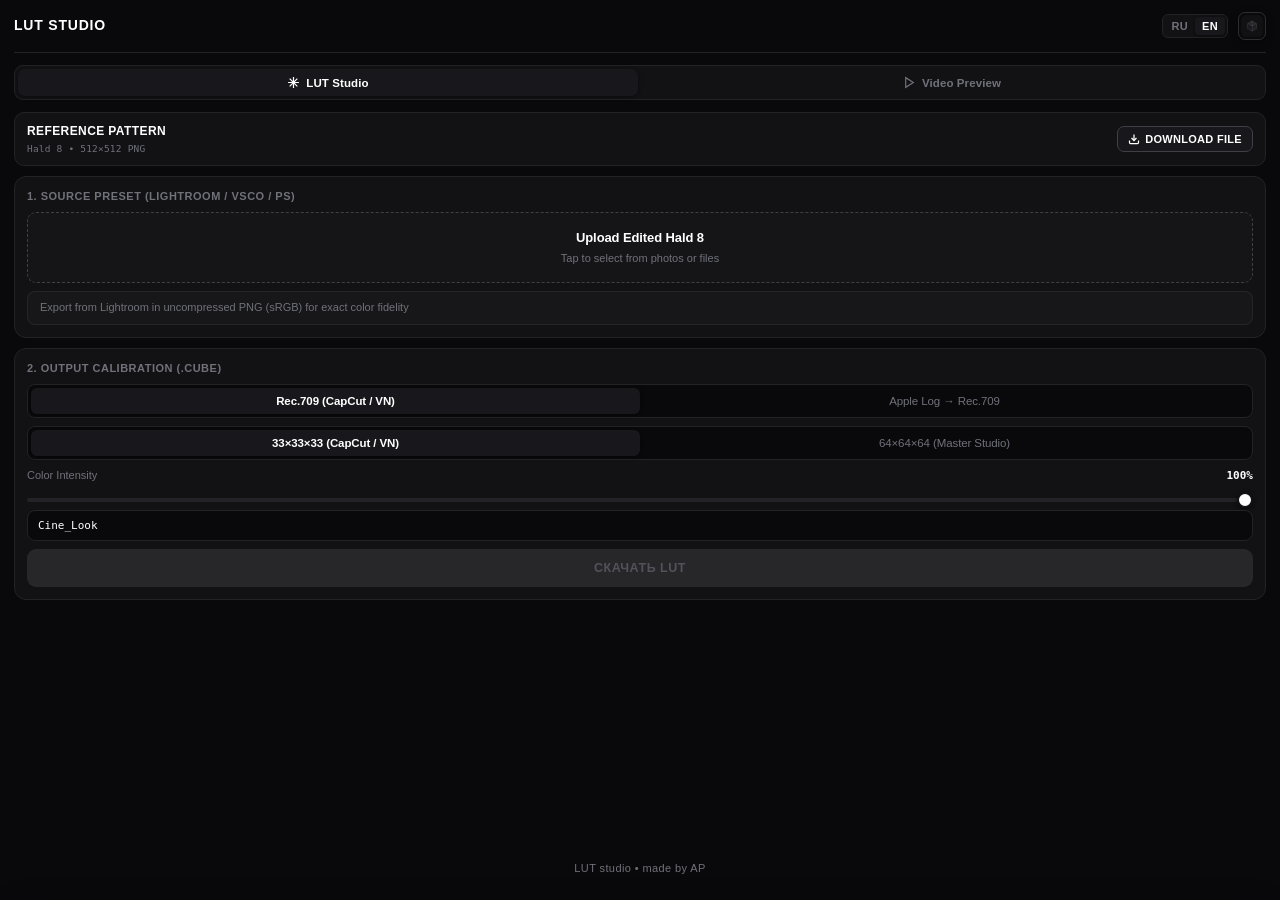
==== commit 67aa355c: "Fix LUT conversion pipeline and remove emojis" ====
--- a/app/index.html
+++ b/app/index.html
@@ -718,7 +718,7 @@
       <div class="drop-sub" id="dropSub">Нажмите для выбора из фото или файлов</div>
     </div>
     <div class="upload-tip" id="tUploadTip">
-      💡 Экспортируйте из Lightroom в PNG без сжатия (sRGB), чтобы точно передать все оттенки
+      Экспортируйте из Lightroom в PNG без сжатия (sRGB), чтобы точно передать все оттенки
     </div>
   </section>
 
@@ -838,7 +838,7 @@
         section2: "2. Калибровка вывода .CUBE",
         pipeCreative: "Rec.709 (CapCut / VN)",
         pipeLog: "Apple Log → Rec.709",
-        uploadTip: "💡 Экспортируйте из Lightroom в PNG без сжатия (sRGB), чтобы точно передать все оттенки",
+        uploadTip: "Экспортируйте из Lightroom в PNG без сжатия (sRGB), чтобы точно передать все оттенки",
         size33: "33×33×33 (CapCut / VN)",
         size64: "64×64×64 (Master Studio)",
         intensity: "Интенсивность цвета",
@@ -853,15 +853,15 @@
         badgeBefore: "ДО: APPLE LOG",
         badgeAfter: "ПОСЛЕ: ПРЕСЕТ",
         badgeAfterBase: "ПОСЛЕ: REC.709",
-        previewNoPreset: "Apple Log ➔ Rec.709 • Загрузите свой Hald в первой вкладке",
+        previewNoPreset: "Apple Log -> Rec.709 • Загрузите свой Hald в первой вкладке",
         previewPresetLoaded: "Пресет: {name}",
         previewCustomVideoLoaded: "Видео: {name}",
-        toastNeutralSaved: "✓ neutral_hald8.png сохранен",
-        toastBadImage: "⚠ Требуется изображение (PNG/JPEG)",
-        toastTooLarge: "⚠ Файл слишком большой (макс. 25MB)",
-        toastMatrixParsed: "✓ Цветовая матрица зафиксирована",
-        toastExported: "✓ {title}.cube экспортирован",
-        toastError: "⚠ Ошибка генерации"
+        toastNeutralSaved: "neutral_hald8.png сохранен",
+        toastBadImage: "Требуется изображение (PNG/JPEG)",
+        toastTooLarge: "Файл слишком большой (макс. 25MB)",
+        toastMatrixParsed: "Цветовая матрица зафиксирована",
+        toastExported: "{title}.cube экспортирован",
+        toastError: "Ошибка генерации"
       },
       en: {
         refTitle: "Reference Pattern",
@@ -874,7 +874,7 @@
         section2: "2. Output Calibration (.CUBE)",
         pipeCreative: "Rec.709 (CapCut / VN)",
         pipeLog: "Apple Log → Rec.709",
-        uploadTip: "💡 Export from Lightroom in uncompressed PNG (sRGB) for exact color fidelity",
+        uploadTip: "Export from Lightroom in uncompressed PNG (sRGB) for exact color fidelity",
         size33: "33×33×33 (CapCut / VN)",
         size64: "64×64×64 (Master Studio)",
         intensity: "Color Intensity",
@@ -889,15 +889,15 @@
         badgeBefore: "BEFORE: APPLE LOG",
         badgeAfter: "AFTER: PRESET",
         badgeAfterBase: "AFTER: REC.709",
-        previewNoPreset: "Apple Log ➔ Rec.709 • Upload your Hald in the first tab",
+        previewNoPreset: "Apple Log -> Rec.709 • Upload your Hald in the first tab",
         previewPresetLoaded: "Applied preset: {name}",
         previewCustomVideoLoaded: "Video: {name}",
-        toastNeutralSaved: "✓ neutral_hald8.png saved",
-        toastBadImage: "⚠ Image file required (PNG/JPEG)",
-        toastTooLarge: "⚠ File too large (max 25MB)",
-        toastMatrixParsed: "✓ Color matrix locked in",
-        toastExported: "✓ {title}.cube exported",
-        toastError: "⚠ Generation error"
+        toastNeutralSaved: "neutral_hald8.png saved",
+        toastBadImage: "Image file required (PNG/JPEG)",
+        toastTooLarge: "File too large (max 25MB)",
+        toastMatrixParsed: "Color matrix locked in",
+        toastExported: "{title}.cube exported",
+        toastError: "Generation error"
       }
     };
 
@@ -1487,7 +1487,7 @@
       if ((currentSourceMode === 'custom' || currentSourceMode === 'custom_video' || currentSourceMode === 'custom_image') && customVideoName) {
         tPreviewStatusText.textContent = t.previewCustomVideoLoaded.replace('{name}', customVideoName);
       } else if (activeLutPixels) {
-        const modeLabel = (selectedPipeline === 'apple_log') ? 'Apple Log ➔ Rec.709' : 'CapCut / VN';
+        const modeLabel = (selectedPipeline === 'apple_log') ? 'Apple Log -> Rec.709' : 'CapCut / VN';
         tPreviewStatusText.textContent = `${t.previewPresetLoaded.replace('{name}', txtName.value || 'Custom')} • ${modeLabel}`;
       } else {
         tPreviewStatusText.textContent = t.previewNoPreset;
@@ -1589,7 +1589,7 @@
     playerVideo.addEventListener('error', () => {
       console.warn('Video element error:', playerVideo.error);
       if (currentSourceMode === 'custom_video') {
-        showToast('⚠ Видео загружается или кодек не поддерживается');
+        showToast('Видео загружается или кодек не поддерживается');
       }
     });
 
